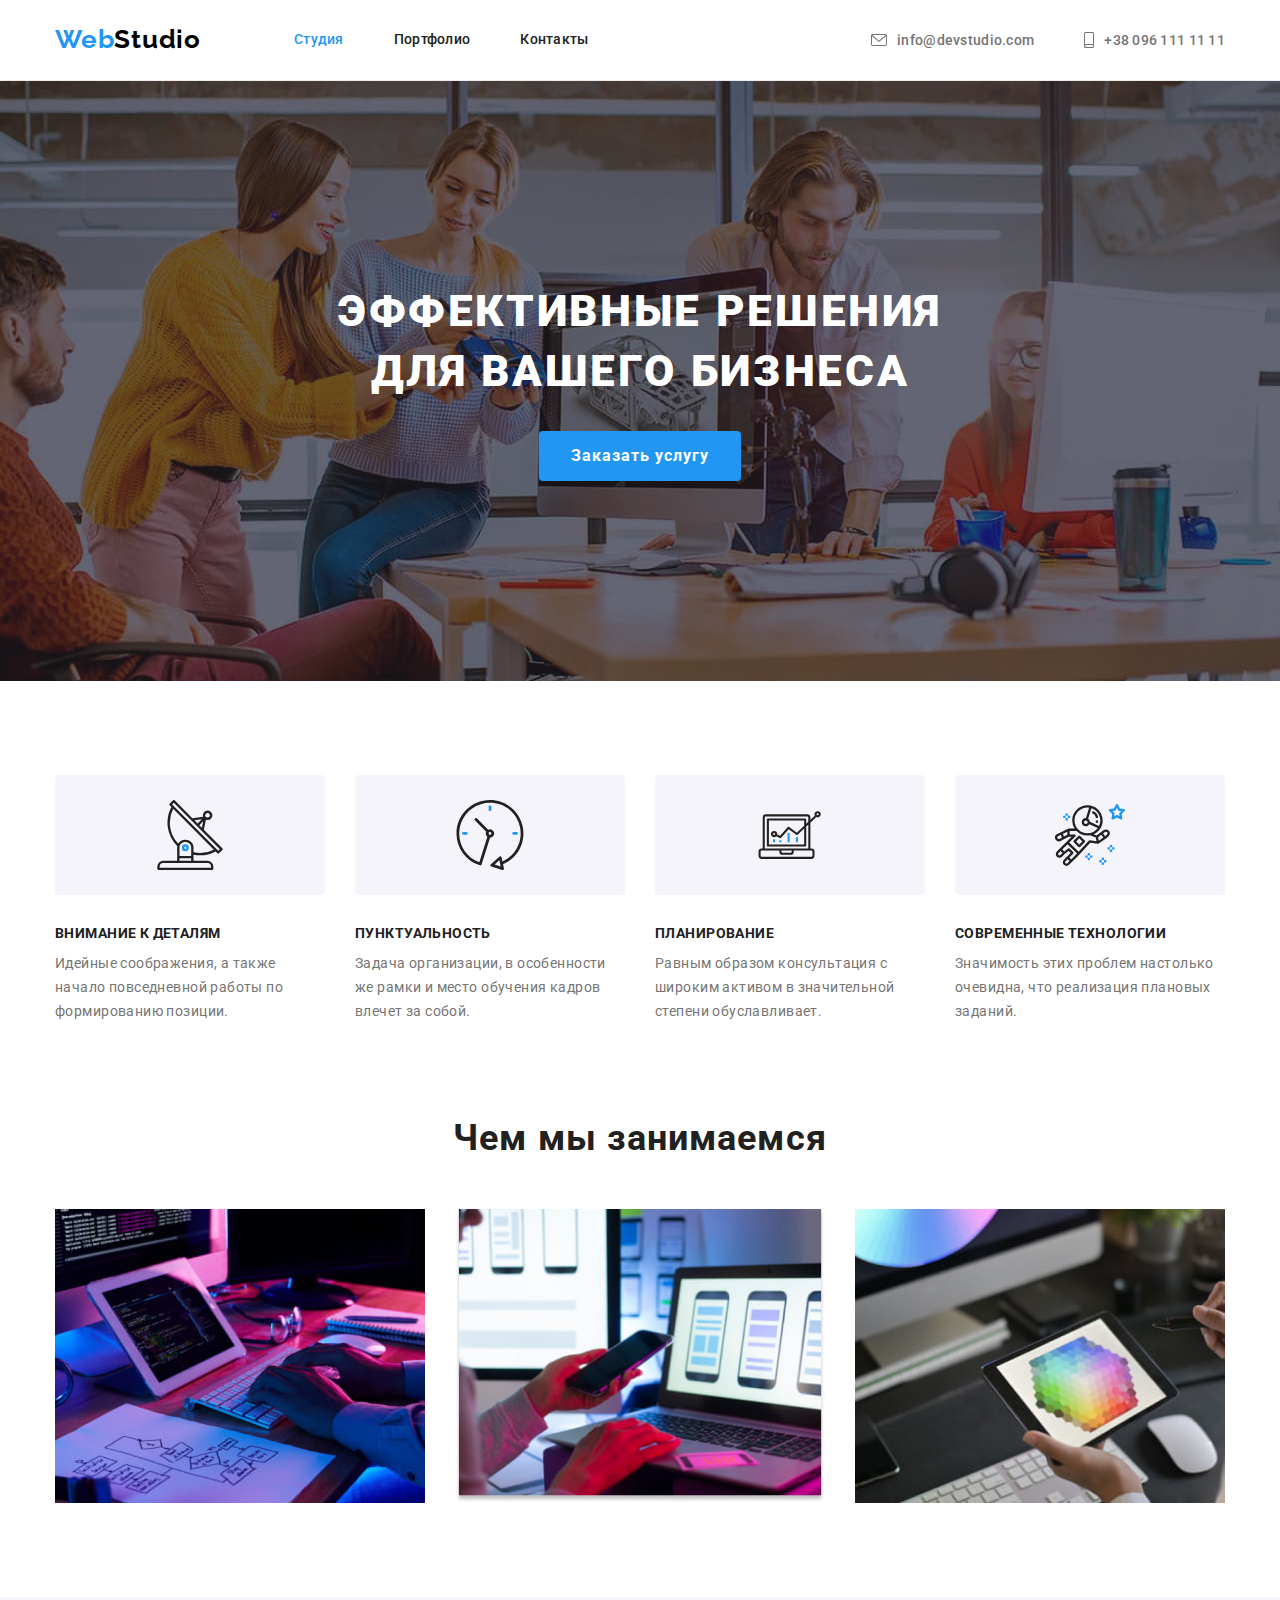
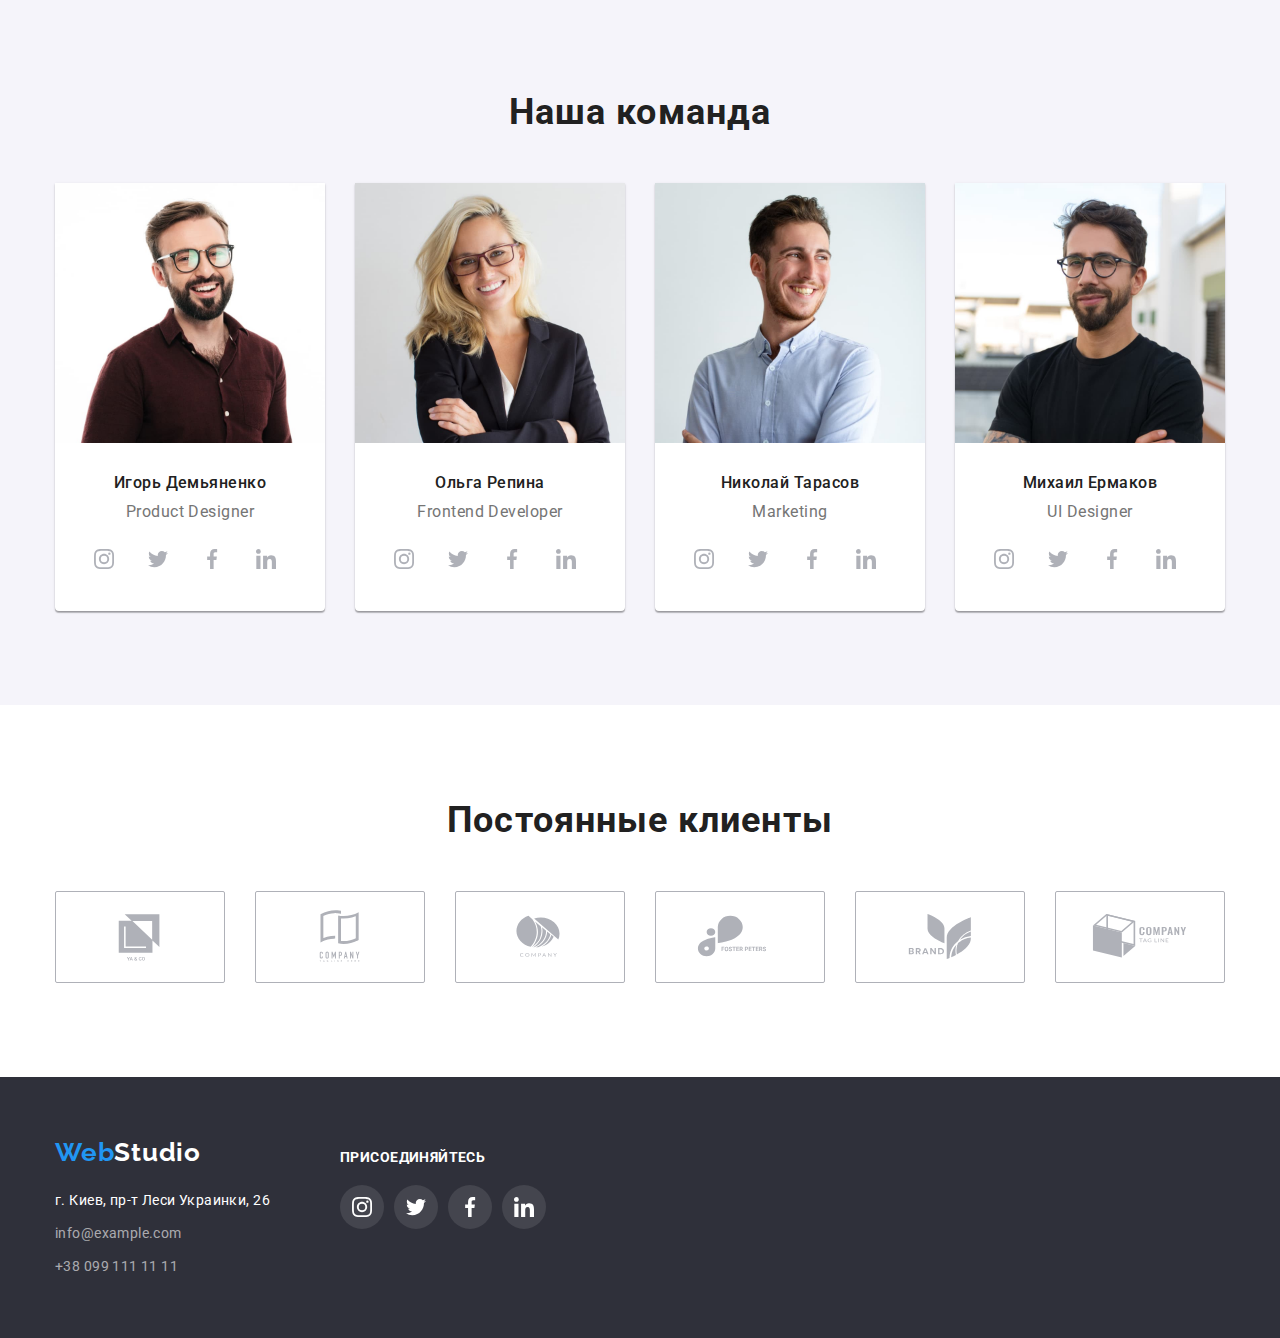
==== index.html @ 3de2968d "1" ====
<!DOCTYPE html>
<html lang="ru">

<head>
    <meta charset="UTF-8">
    <meta http-equiv="X-UA-Compatible" content="IE=edge">
    <meta name="viewport" content="width=device-width, initial-scale=1.0">
    <title>WebStudio</title>
    <link rel="preconnect" href="https://fonts.googleapis.com">
    <link rel="preconnect" href="https://fonts.gstatic.com" crossorigin>
    <link
        href="https://fonts.googleapis.com/css2?family=Raleway:wght@700&family=Roboto:wght@400;500;700;900&display=swap"
        rel="stylesheet">
    <link rel="stylesheet" href="https://cdnjs.cloudflare.com/ajax/libs/modern-normalize/1.1.0/modern-normalize.min.css">
    <link rel="stylesheet" href="./css/styles.css">
</head>

<body>
    <header class="header">
        <div class="container main-menu">
            <a href="./index.html" class="link logo-header"><span class="logo-part">Web</span><span class="logo-second-part">Studio</span></a>    
            <nav class="navigation">
                <ul class="navigation-list list">
                    <li><a href="./index.html" class="link nav-item active">Студия</a></li>
                    <li><a href="./portfolio.html" class="link nav-item">Портфолио</a></li>
                    <li><a href="#" class="link nav-item">Контакты</a></li>
                </ul>
            </nav>
            <ul class="contacts-list list">
                <li><a href="mailto:info@devstudio.com" class="contact-us link">
                    <svg class="contact-icon" width="16" height="12">
                        <use href="./images/icons.svg#icon-envelope"></use>
                    </svg>
                    info@devstudio.com</a></li>
                <li><a href="tel:+380991111111" class="contact-us link">
                    <svg class="contact-icon" width="10" height="16">
                        <use href="./images/icons.svg#icon-smartphone"></use>
                    </svg>
                    +38 096 111 11 11</a></li>
            </ul>
        </div>
        
    </header>
    <main>
        <section class="hero">
            <div class="container">
                <h1 class="hero-title">Эффективные решения </br> для вашего бизнеса</h1>
                <button type="button" class="hero-btn btn">Заказать услугу</button>
            </div>
    
        </section>
        <section class="section advantages">
            <div class="container">
                <h2 class="advantages-title">Преимущества</h2>
                <ul class="advantages-list list">
                    <li class="advantages-list-item">
                        <div class="advantages-icon">
                            <svg class="icon" width="70" height="70">
                                <use href="./images/icons.svg#icon-antenna"></use>
                            </svg>
                        </div>
                        <h3 class="advantage">Внимание к деталям</h3>
                        <p class="advantage-description">Идейные соображения, а также начало повседневной работы по
                            формированию позиции.</p>
                    </li>
                    <li class="advantages-list-item">
                        <div class="advantages-icon">
                            <svg class="icon" width="70" height="70">
                                <use href="./images/icons.svg#icon-clock"></use>
                            </svg>
                        </div>
                        <h3 class="advantage">Пунктуальность</h3>
                        <p class="advantage-description">Задача организации, в особенности же рамки и место обучения кадров
                            влечет за собой.</p>
                    </li>
                    <li class="advantages-list-item">
                        <div class="advantages-icon">
                            <svg class="icon" width="70" height="70">
                                <use href="./images/icons.svg#icon-diagram"></use>
                            </svg>
                        </div>
                        <h3 class="advantage">Планирование</h3>
                        <p class="advantage-description">Равным образом консультация с широким активом в значительной
                            степени обуславливает.</p>
                    </li>
                    <li class="advantages-list-item">
                        <div class="advantages-icon">
                            <svg class="icon" width="70" height="70">
                                <use href="./images/icons.svg#icon-astronaut"></use>
                            </svg>
                        </div>
                        <h3 class="advantage">Современные технологии</h3>
                        <p class="advantage-description">Значимость этих проблем настолько очевидна, что реализация плановых
                            заданий.</p>
                    </li>
                </ul>
            </div>
        </section>
        <section class="section occupation">
            <div class="container">
                <h2 class="occupation-title">Чем мы занимаемся</h2>
                <ul class="occupation-list list">
                    <li><img src="./images/codding.jpg" alt="Разрабатываем" width="370px" height="294px"></li>
                    <li><img src="./images/testing.jpg" alt="Тестим" width="370px" height="294px"></li>
                    <li><img src="./images/drawing.jpg" alt="Рисуем" width="370px" height="294px"></li>
                </ul>
            </div>
        </section>
        <section class="section team">
            <div class="container">
                <h2 class="team-title">Наша команда</h2>
                <ul class="team-list list">
                    <li class="team-list-item">
                        <img src="./images/photo1.jpg" alt="Игорь" width="270px" height="260px">
                        <div class="team-list-item-description">
                            <p class="team-name">Игорь Демьяненко</p>
                            <p class="team-profession">Product Designer</p>
                            <ul class="list team-list-social-networks">
                                <li class="team-list-social-networks-item">
                                    <a href="#" class="social-link">
                                        <svg class="team-social-networks" width="20" height="20">
                                            <use href="./images/icons.svg#icon-instagram"></use>
                                        </svg>
                                    </a>
                                </li>
                                <li class="team-list-social-networks-item">
                                    <a href="#" class="social-link">
                                        <svg class="team-social-networks" width="20" height="20">
                                            <use href="./images/icons.svg#icon-twitter"></use>
                                        </svg>
                                    </a>
                                </li>
                                <li class="team-list-social-networks-item">
                                    <a href="#" class="social-link">
                                        <svg class="team-social-networks" width="20" height="20">
                                            <use href="./images/icons.svg#icon-facebook"></use>
                                        </svg>
                                    </a>
                                </li>
                                <li class="team-list-social-networks-item">
                                    <a href="#" class="social-link">
                                        <svg class="team-social-networks" width="20" height="20">
                                            <use href="./images/icons.svg#icon-linkedin"></use>
                                        </svg>
                                    </a>
                                </li>
                            </ul>
                        </div>
                    </li>
                    <li class="team-list-item">
                        <img src="./images/photo2.jpg" alt="Ольга" width="270px" height="260px">
                        <div class="team-list-item-description">
                            <p class="team-name">Ольга Репина</p>
                            <p class="team-profession">Frontend Developer</p>
                            <ul class="list team-list-social-networks">
                                <li class="team-list-social-networks-item">
                                    <a href="#" class="social-link">
                                        <svg class="team-social-networks" width="20" height="20">
                                            <use href="./images/icons.svg#icon-instagram"></use>
                                        </svg>
                                    </a>
                                </li>
                                <li class="team-list-social-networks-item">
                                    <a href="#" class="social-link">
                                        <svg class="team-social-networks" width="20" height="20">
                                            <use href="./images/icons.svg#icon-twitter"></use>
                                        </svg>
                                    </a>
                                </li>
                                <li class="team-list-social-networks-item">
                                    <a href="#" class="social-link">
                                        <svg class="team-social-networks" width="20" height="20">
                                            <use href="./images/icons.svg#icon-facebook"></use>
                                        </svg>
                                    </a>
                                </li>
                                <li class="team-list-social-networks-item">
                                    <a href="#" class="social-link">
                                        <svg class="team-social-networks" width="20" height="20">
                                            <use href="./images/icons.svg#icon-linkedin"></use>
                                        </svg>
                                    </a>
                                </li>
                            </ul>
                        </div>
                    </li>
                    <li class="team-list-item">
                        <img src="./images/photo3.jpg" alt="Николай" width="270px" height="260px">
                        <div class="team-list-item-description">
                            <p class="team-name">Николай Тарасов</p>
                            <p class="team-profession">Marketing</p>
                            <ul class="list team-list-social-networks">
                                <li class="team-list-social-networks-item">
                                    <a href="#" class="social-link">
                                        <svg class="team-social-networks" width="20" height="20">
                                            <use href="./images/icons.svg#icon-instagram"></use>
                                        </svg>
                                    </a>
                                </li>
                                <li class="team-list-social-networks-item">
                                    <a href="#" class="social-link">
                                        <svg class="team-social-networks" width="20" height="20">
                                            <use href="./images/icons.svg#icon-twitter"></use>
                                        </svg>
                                    </a>
                                </li>
                                <li class="team-list-social-networks-item">
                                    <a href="#" class="social-link">
                                        <svg class="team-social-networks" width="20" height="20">
                                            <use href="./images/icons.svg#icon-facebook"></use>
                                        </svg>
                                    </a>
                                </li>
                                <li class="team-list-social-networks-item">
                                    <a href="#" class="social-link">
                                        <svg class="team-social-networks" width="20" height="20">
                                            <use href="./images/icons.svg#icon-linkedin"></use>
                                        </svg>
                                    </a>
                                </li>
                            </ul>
                        </div>
                    </li>
                    <li class="team-list-item">
                        <img src="./images/photo4.jpg" alt="Михаил" width="270px" height="260px">
                        <div class="team-list-item-description">
                            <p class="team-name">Михаил Ермаков</p>
                            <p class="team-profession">UI Designer</p>
                            <ul class="list team-list-social-networks">
                                <li class="team-list-social-networks-item">
                                    <a href="#" class="social-link">
                                        <svg class="team-social-networks" width="20" height="20">
                                            <use href="./images/icons.svg#icon-instagram"></use>
                                        </svg>
                                    </a>
                                </li>
                                <li class="team-list-social-networks-item">
                                    <a href="#" class="social-link">
                                        <svg class="team-social-networks" width="20" height="20">
                                            <use href="./images/icons.svg#icon-twitter"></use>
                                        </svg>
                                    </a>
                                </li>
                                <li class="team-list-social-networks-item">
                                    <a href="#" class="social-link">
                                        <svg class="team-social-networks" width="20" height="20">
                                            <use href="./images/icons.svg#icon-facebook"></use>
                                        </svg>
                                    </a>
                                </li>
                                <li class="team-list-social-networks-item">
                                    <a href="#" class="social-link">
                                        <svg class="team-social-networks" width="20" height="20">
                                            <use href="./images/icons.svg#icon-linkedin"></use>
                                        </svg>
                                    </a>
                                </li>
                            </ul>
                        </div>
                    </li>
                </ul>
            </div>
        </section>
        <section class="section clients">
            <div class="container">
                <h2 class="clients-title">Постоянные клиенты</h2>
                <ul class="list clients-list">
                    <li class="clients-list-item">
                        <a href="#" class="clients-link">
                            <svg class="clients-icon" width="106" height="60">
                                <use href="./images/icons.svg#icon-logo"></use>
                            </svg>
                        </a>
                    </li>
                    <li class="clients-list-item">
                        <a href="#" class="clients-link">
                            <svg class="clients-icon" width="106" height="60">
                                <use href="./images/icons.svg#icon-logo-1"></use>
                            </svg>
                        </a>
                    </li>
                    <li class="clients-list-item">
                        <a href="#" class="clients-link">
                            <svg class="clients-icon" width="106" height="60">
                                <use href="./images/icons.svg#icon-logo-2"></use>
                            </svg>
                        </a>
                    </li>
                    <li class="clients-list-item">
                        <a href="#" class="clients-link">
                            <svg class="clients-icon" width="106" height="60">
                            <use href="./images/icons.svg#icon-logo-3"></use>
                            </svg>
                        </a>
                    </li>
                    <li class="clients-list-item">
                        <a href="#" class="clients-link">
                            <svg class="clients-icon" width="106" height="60">
                                <use href="./images/icons.svg#icon-logo-4"></use>
                            </svg>
                        </a>
                    </li>
                    <li class="clients-list-item">
                        <a href="#" class="clients-link">
                            <svg class="clients-icon" width="106" height="60">
                                <use href="./images/icons.svg#icon-logo-5"></use>
                            </svg>
                        </a>
                    </li>
                </ul>
            </div>
        </section>
    </main>
    <footer class="footer">
        <div class="container footer-container">
            <div class="footer-address">
                <a href="./index.html" class="link logo-style-footer"><span class="logo-part">Web</span>Studio</a>
                <address class="address">
                    г. Киев, пр-т Леси Украинки, 26
                </address>
                <ul class="list">
                    <li class="contacts-mail"><a href="mailto:info@example.com" class="contact-us-footer link">info@example.com</a></li>
                    <li class="contacts-tel"><a href="tel:+380991111111" class="contact-us-footer link">+38 099 111 11 11</a></li>
                </ul>
            </div>
            <div class="footer-link">
                <h3 class="footer-link-title">присоединяйтесь</h3>
                <ul class="footer-links-list list">
                    <li class="footer-links-list-item">
                        <a href="#" class="footer-social-network-link">
                            <svg class="fotter-links-icon" width="20" height="20">
                                <use href="./images/icons.svg#icon-instagram"></use>
                            </svg>
                        </a>
                    </li>
                    <li class="footer-links-list-item">
                        <a href="#" class="footer-social-network-link">
                            <svg class="fotter-links-icon" width="20" height="20">
                                <use href="./images/icons.svg#icon-twitter"></use>
                            </svg>
                        </a>
                    </li>
                    <li class="footer-links-list-item">
                        <a href="#" class="footer-social-network-link">
                            <svg class="fotter-links-icon" width="20" height="20">
                                <use href="./images/icons.svg#icon-facebook"></use>
                            </svg>
                        </a>
                    </li>
                    <li class="footer-links-list-item">
                        <a href="#" class="footer-social-network-link">
                            <svg class="fotter-links-icon" width="20" height="20">
                                <use href="./images/icons.svg#icon-linkedin"></use>
                            </svg>
                        </a>
                    </li>
                </ul>
            </div>
        </div>
    </footer>
</body>
</html>
---- css/styles.css ----
body {
  font-family: "Roboto", sans-serif;
  color: #212121;
  box-sizing: border-box;
  margin: 0;
  padding: 0;
}

.container {
  width: 1200px;
  margin: 0 auto;
  padding-left: 15px;
  padding-right: 15px;
}

.section {
  padding-top: 94px;
  padding-bottom: 94px;
}

p,
h1,
h2,
h3,
h4,
h5,
h6 {
  margin: 0;
}

ul {
  margin: 0;
  padding: 0;
}

img {
  display: block;
}


/*----------- HEADER ------------*/
.header {
  padding-top: 24px;
  padding-bottom: 25px;
  border-bottom: 1px solid #ececec;
}

.logo-second-part {
  font-family: "Raleway";
  font-weight: 700;
  font-size: 26px;
  line-height: 31px;
  letter-spacing: 0.03em;
  color: #000000;
}

.logo-part {
  font-family: "Raleway";
  font-weight: 700;
  font-size: 26px;
  line-height: 31px;
  letter-spacing: 0.03em;
  color: #2196f3;
}

.logo-header {
  margin-right: 93px;
}

.main-menu,
.contacts-list,
.navigation-list {
  display: flex;
}

.navigation {
  align-items: center;
}

.main-menu {
  align-items: center;
}

.link {
  text-decoration: none;
}

.list {
  list-style: none;
}

.contact-icon {
  margin-right: 10px;
}

.contact-icon:hover,
.contact-icon:focus,
.contact-us:hover,
.contact-us:focus {
  fill: #2196f3;
  color: #2196f3;
}

.contacts-list {
  margin-left: auto;
}

.contact-us {
  fill: #757575;
  color: #757575;
  font-weight: 500;
  font-size: 14px;
  line-height: 16px;
  letter-spacing: 0.02em;
  margin-left: 50px;
  align-items: center;
  display: flex;
}

.nav-item {
  font-weight: 500;
  font-size: 14px;
  line-height: 16px;
  letter-spacing: 0.02em;
  color: #212121;
  margin-right: 50px;
}

.nav-item:hover,
.nav-item:focus {
  color: #2196f3;
}

.active {
  color: #2196f3;
}

/* -------------HERO----------------- */
.hero {
  background-color: #2f303a;
  background-image: linear-gradient(rgba(47, 48, 58, 0.4), rgba(47, 48, 58, 0.4)),
  url(../images/bg-hero.jpg);
  background-repeat: no-repeat;
  background-size: cover;
  background-position: center;
  padding-top: 200px;
  padding-bottom: 200px;
}

.hero-title {
  font-weight: 900;
  font-size: 44px;
  line-height: 60px;
  color: #ffffff;
  text-transform: uppercase;
  text-align: center;
  letter-spacing: 0.06em;
  margin-bottom: 30px;
}

.hero-btn {
  font-family: "Roboto", sans-serif;
  display: block;
  font-weight: 700;
  font-size: 16px;
  line-height: 30px;
  padding: 10px 32px;
  background-color: #2196f3;
  letter-spacing: 0.06em;
  border: none;
  color: #ffffff;
  border-radius: 4px;
  margin: 0 auto;
}

.btn {
  cursor: pointer;
}

/* -------- ADVANTAGE SECTION ----------- */
.advantages {
  padding-bottom: 0;
  display: flex;
}

.advantages-title {
  display: none;
}

.advantages-list {
  display: flex;
  justify-content: space-between;
}



.advantages-icon {
  display: flex;
  width: 270px;
  height: 120px;
  background-color: #F5F4FA;
  justify-content: center;
  align-items: center;
  margin-bottom: 30px;
  border-radius: 4px;
  /* padding: 25px 100px; */
}

.advantage {
  font-weight: 700;
  font-size: 14px;
  line-height: 16px;
  letter-spacing: 0.03em;
  text-transform: uppercase;
}

.advantage-description {
  font-size: 14px;
  line-height: 24px;
  letter-spacing: 0.03em;
  color: #757575;
  width: 270px;
  margin-top: 10px;
}

/* -------------OCCUPATION-------------- */
.occupation-title {
  font-weight: 700;
  font-size: 36px;
  line-height: 42px;
  text-align: center;
  letter-spacing: 0.03em;
}

.occupation-list {
  display: flex;
  margin-top: 50px;
  justify-content: space-between;
}

/* ---------------TEAM--------------- */
/* .team-social-networks {
  background-size: cover;
} */

/* .team-social-networks:hover {
  fill: #ffffff;
  background-color: #2196f3;
  border-radius: 50%;
} */

.team-list-social-networks{
  display: flex;
  margin-top: 16px;
  justify-content: center;
}

.team-list-social-networks-item {
  margin-right: 10px;
}

.social-link {
  display: flex;
  justify-content: center;
  fill: #AFB1B8;
  width: 44px;
  height: 44px;
  align-items: center;
}

.social-link:hover,
.social-link:focus {
  fill: #ffffff;
  background-color: #2196f3;
  border-radius: 50%;
}

.team {
  background-color: #f5f4fa;
}

.team-list {
  display: flex;
  text-align: center;
  margin-top: 50px;
}

.team-title {
  font-weight: 700;
  font-size: 36px;
  line-height: 42px;
  text-align: center;
  letter-spacing: 0.03em;
}

.team-name {
  font-weight: 500;
  font-size: 16px;
  line-height: 19px;
  letter-spacing: 0.03em;
}

.team-profession {
  font-size: 16px;
  line-height: 19px;
  letter-spacing: 0.03em;
  color: #757575;
  margin-top: 10px;
}

.team-list-item {
  background: #ffffff;
  box-shadow: 0px 1px 3px rgba(0, 0, 0, 0.12), 0px 1px 1px rgba(0, 0, 0, 0.14),
    0px 2px 1px rgba(0, 0, 0, 0.2);
  border-radius: 0px 0px 4px 4px;
  width: 270px;
}

.team-list-item:not(:last-child) {
  margin-right: 30px;
}

.team-list-item-description {
  padding-top: 30px;
  padding-bottom: 30px;
}

/* -------------Clients-------------- */
.clients-title {
  font-style: normal;
  font-weight: 700;
  font-size: 36px;
  line-height: 42px;
  text-align: center;
  letter-spacing: 0.03em;
  color: #212121;
  margin-bottom: 50px;
}

.clients-link {
  display: flex;
  fill: #AFB1B8;
  border: 1px solid #AFB1B8;
  width: 170px;
  height: 92px;
  margin-right: 30px;
  align-items: center;
  justify-content: center;
  border-radius: 2px;
}

.clients-link:hover,
.clients-link:focus {
  fill: #2196f3;
  border-color: #2196f3 ;
}

.clients-list {
  display: flex;
}



/* --------------FOOTER---------------- */
.footer {
  background-color: #2f303a;
  padding-top: 60px;
  padding-bottom: 60px;
}

.logo-style-footer {
  font-family: "Raleway";
  font-weight: 700;
  font-size: 26px;
  line-height: 31px;
  letter-spacing: 0.03em;
  color: #ffffff;
}

.address {
  font-style: normal;
  font-size: 14px;
  line-height: 24px;
  letter-spacing: 0.03em;
  color: #ffffff;
  margin-top: 20px;
}

.contact-us-footer {
  font-size: 14px;
  line-height: 24px;
  letter-spacing: 0.03em;
  color: rgba(255, 255, 255, 0.6);
}

.contacts-mail,
.contacts-tel {
  margin-top: 9px;
}

.footer-container {
  display: flex;
  
}

.footer-address {
  margin-right: 70px;
}
.footer-link{
  margin-top: 12px;
}

.footer-link-title {
  font-style: normal;
  font-weight: 700;
  font-size: 14px;
  line-height: 16px;
  letter-spacing: 0.03em;
  text-transform: uppercase;
  color: #FFFFFF;
  margin-bottom: 20px;
}

.footer-links-list{
  display: flex;
}

.footer-links-list-item {
  margin-right: 10px;
}

.footer-social-network-link {
  display: flex;
  align-items: center;
  justify-content: center;
  fill: #fff;
  background-color: #44454E;
  border-radius: 50%;
  width: 44px;
  height: 44px;
}

.footer-social-network-link:hover,
.footer-social-network-link:focus {
  background-color: #2196f3;
}

/* -------------PORTFOLIO---------------- */
.works-button-list {
  text-align: center;
  margin-bottom: 50px;
}

.works-button-list-item:not(:last-child) {
  margin-right: 8px;
}

.works-button-list-item {
  display: inline-block;
}

.works-btn {
  display: block;
  font-family: "Roboto", sans-serif;
  font-style: normal;
  color: #212121;
  border: none;
  background-color: #f5f4fa;
  border-radius: 4px;
  font-weight: 500;
  font-size: 16px;
  line-height: 26px;
  /* text-align: center; */
  letter-spacing: 0.03em;
  padding: 6px 22px;
  /* margin: 0 auto; */
}

.works-btn:hover,
.works-btn:focus {
  background-color: #2196f3;
  color: #ffffff;
  box-shadow: 0px 3px 1px rgba(0, 0, 0, 0.1), 0px 1px 2px rgba(0, 0, 0, 0.08),
    0px 2px 2px rgba(0, 0, 0, 0.12);
}

.works-list {
  display: flex;
  flex-wrap: wrap;
  margin-left: -10px;
  margin-top: -10px;
}

.work-name-type {
  padding: 20px 24px;
  border: 1px solid #eeeeee;
  border-top: 0;
}

.work-name {
  font-weight: 700;
  font-size: 18px;
  line-height: 36px;
  letter-spacing: 0.06em;
}
.work-type {
  margin-top: 4px;
  font-size: 16px;
  line-height: 30px;
  letter-spacing: 0.03em;
  color: #757575;
}

.work-item {
  width: 370px;
  margin-top: 30px;
  /* margin-right: 30px; */
  flex-basis: calc((100% - 90px) / 3);
}

.work-item:not(:nth-child(3n)) {
  margin-right: 30px;
}

.work-item:hover {
  box-shadow: 0px 1px 1px rgba(0, 0, 0, 0.12),
  0px 4px 4px rgba(0, 0, 0, 0.06),
  1px 4px 6px rgba(0, 0, 0, 0.16);
}
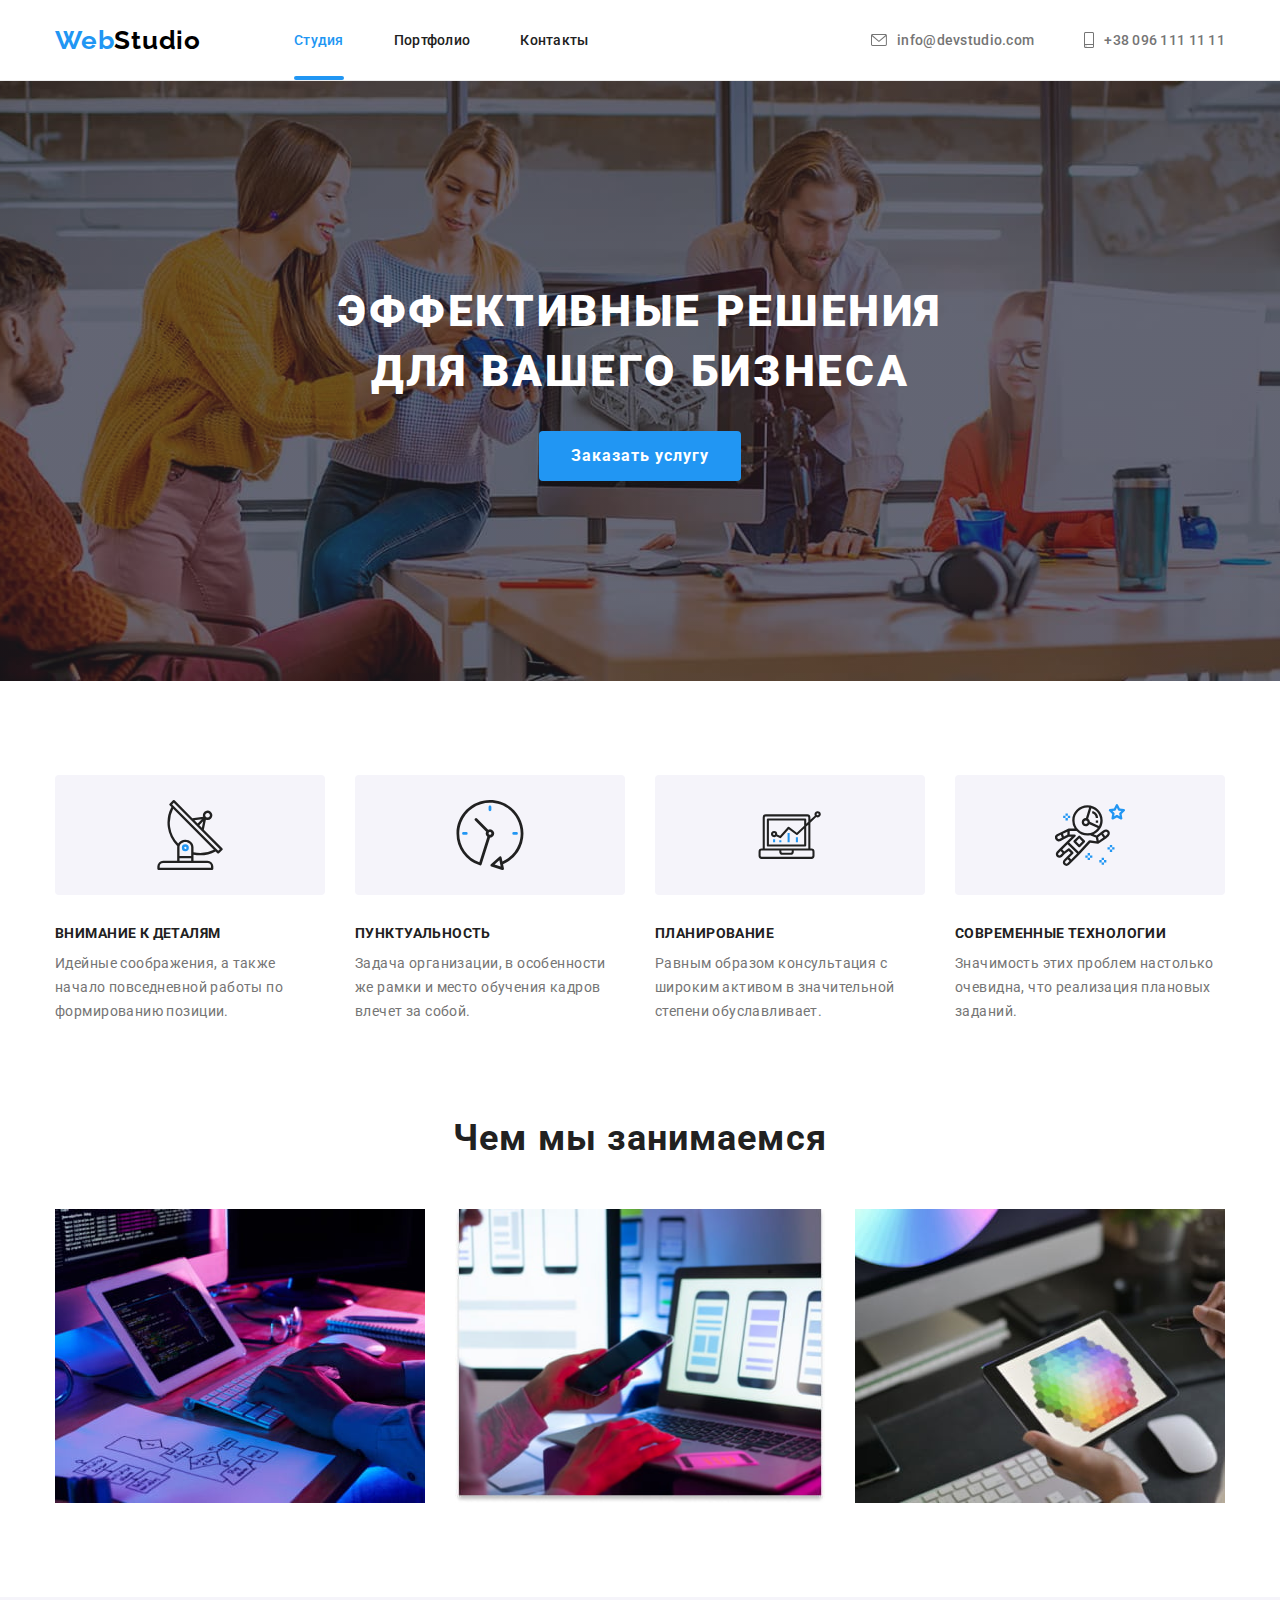
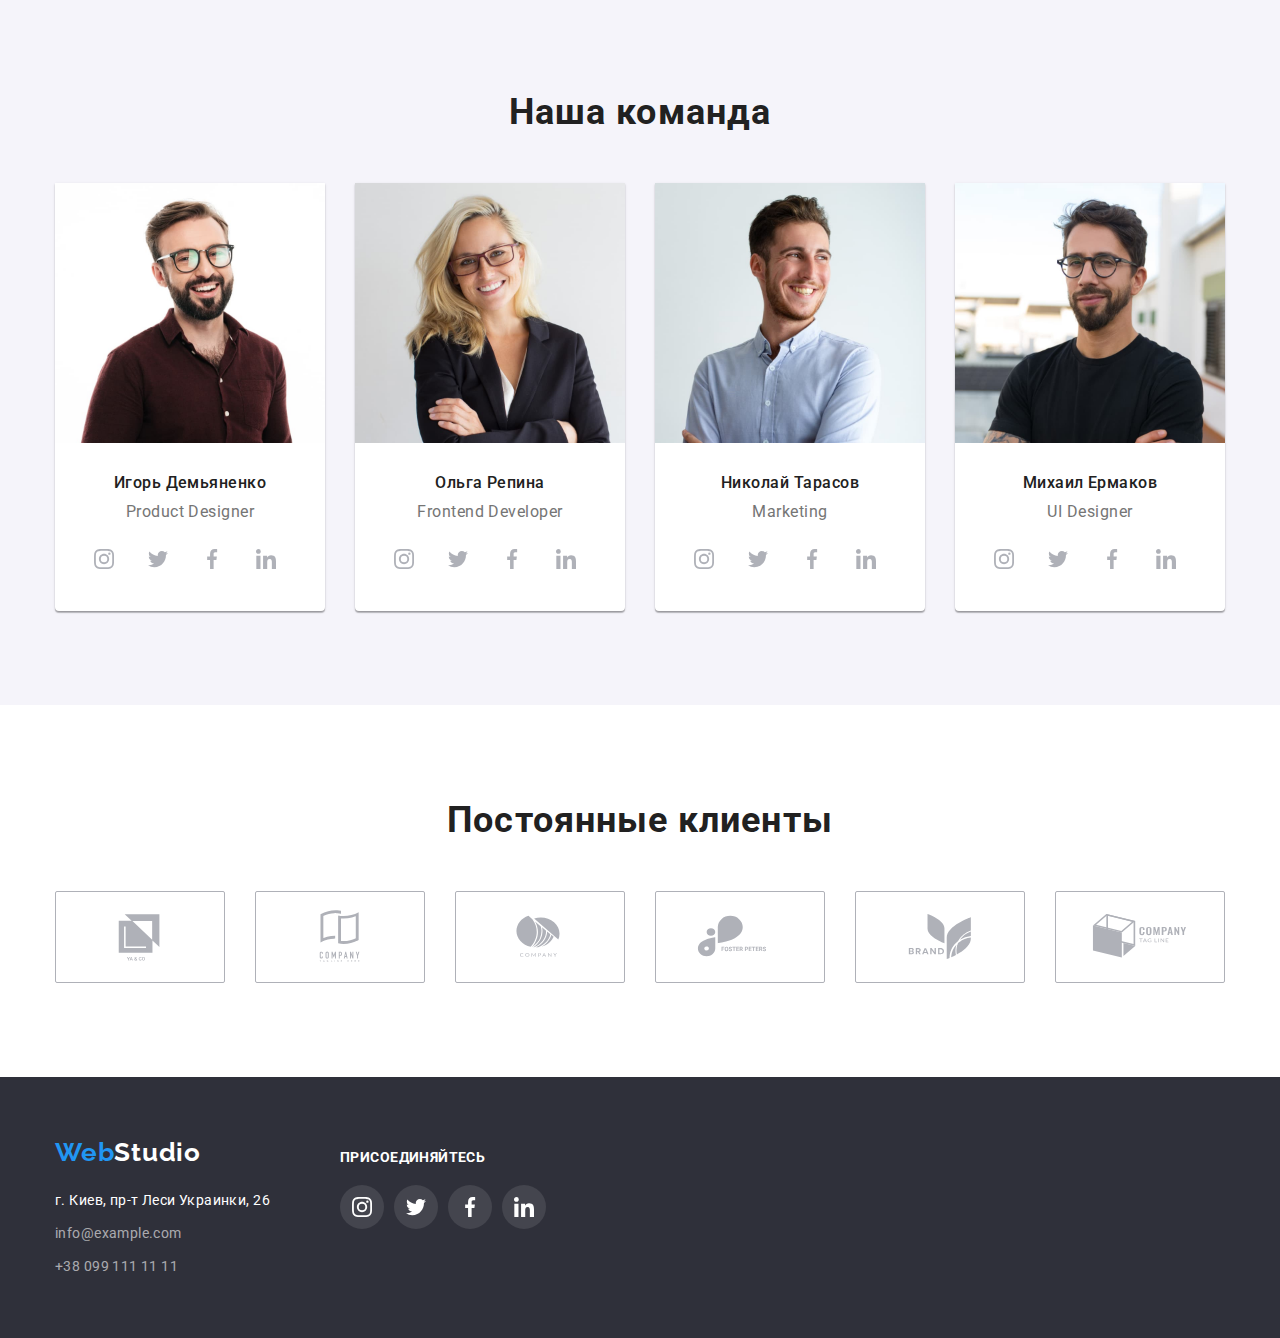
==== commit d2b6ae3d: "Cubic" ====
--- a/index.html
+++ b/index.html
@@ -21,9 +21,9 @@
             <a href="./index.html" class="link logo-header"><span class="logo-part">Web</span><span class="logo-second-part">Studio</span></a>    
             <nav class="navigation">
                 <ul class="navigation-list list">
-                    <li><a href="./index.html" class="link nav-item active">Студия</a></li>
-                    <li><a href="./portfolio.html" class="link nav-item">Портфолио</a></li>
-                    <li><a href="#" class="link nav-item">Контакты</a></li>
+                    <li class="navigation-list-item"><a href="./index.html" class="link nav-item active">Студия</a></li>
+                    <li class="navigation-list-item"><a href="./portfolio.html" class="link nav-item">Портфолио</a></li>
+                    <li class="navigation-list-item"><a href="#" class="link nav-item">Контакты</a></li>
                 </ul>
             </nav>
             <ul class="contacts-list list">
@@ -358,5 +358,6 @@
             </div>
         </div>
     </footer>
+    <script src="./js/modal.js"></script>
 </body>
 </html>--- a/css/styles.css
+++ b/css/styles.css
@@ -40,8 +40,8 @@
 
 /*----------- HEADER ------------*/
 .header {
-  padding-top: 24px;
-  padding-bottom: 25px;
+  /* padding-top: 24px;
+  padding-bottom: 25px; */
   border-bottom: 1px solid #ececec;
 }
 
@@ -74,6 +74,7 @@
 }
 
 .navigation {
+  display: flex;
   align-items: center;
 }
 
@@ -91,6 +92,7 @@
 
 .contact-icon {
   margin-right: 10px;
+  transition: fill 250ms cubic-bezier(0.4, 0, 0.2, 1);
 }
 
 .contact-icon:hover,
@@ -105,6 +107,10 @@
   margin-left: auto;
 }
 
+.navigation-list-item:not(:first-child) {
+  margin-left: 50px;
+}
+
 .contact-us {
   fill: #757575;
   color: #757575;
@@ -115,15 +121,32 @@
   margin-left: 50px;
   align-items: center;
   display: flex;
+  transition: color 250ms cubic-bezier(0.4, 0, 0.2, 1);
 }
 
 .nav-item {
+  position: relative;
+  display: block;
   font-weight: 500;
   font-size: 14px;
   line-height: 16px;
   letter-spacing: 0.02em;
   color: #212121;
-  margin-right: 50px;
+  padding-top: 32px;
+  padding-bottom: 32px;
+  transition: color 250ms cubic-bezier(0.4, 0, 0.2, 1);
+}
+
+.active::after{
+  position: absolute;
+  display: block;
+  content: "";
+  width: 100%;
+  height: 4px;
+  background-color: #2196f3;
+  bottom: 0;
+  left: 0;
+  border-radius: 2px;
 }
 
 .nav-item:hover,
@@ -266,13 +289,15 @@
   width: 44px;
   height: 44px;
   align-items: center;
+  border-radius: 50%;
+  transition: background-color 250ms cubic-bezier(0.4, 0, 0.2, 1),
+  fill 250ms cubic-bezier(0.4, 0, 0.2, 1);
 }
 
 .social-link:hover,
 .social-link:focus {
   fill: #ffffff;
   background-color: #2196f3;
-  border-radius: 50%;
 }
 
 .team {
@@ -347,6 +372,8 @@
   align-items: center;
   justify-content: center;
   border-radius: 2px;
+  transition: fill 250ms cubic-bezier(0.4, 0, 0.2, 1),
+  border-color 250ms cubic-bezier(0.4, 0, 0.2, 1);
 }
 
 .clients-link:hover,
@@ -438,6 +465,7 @@
   border-radius: 50%;
   width: 44px;
   height: 44px;
+  transition: background-color 250ms cubic-bezier(0.4, 0, 0.2, 1);
 }
 
 .footer-social-network-link:hover,
@@ -473,7 +501,11 @@
   /* text-align: center; */
   letter-spacing: 0.03em;
   padding: 6px 22px;
-  /* margin: 0 auto; */
+  
+  transition: background-color 250ms cubic-bezier(0.4, 0, 0.2, 1),
+  color 250ms cubic-bezier(0.4, 0, 0.2, 1),
+  box-shadow 250ms cubic-bezier(0.4, 0, 0.2, 1);
+
 }
 
 .works-btn:hover,
@@ -512,17 +544,20 @@
 }
 
 .work-item {
+  display: block;
   width: 370px;
   margin-top: 30px;
   /* margin-right: 30px; */
   flex-basis: calc((100% - 90px) / 3);
+  transition: box-shadow 250ms cubic-bezier(0.4, 0, 0.2, 1);
 }
 
 .work-item:not(:nth-child(3n)) {
   margin-right: 30px;
 }
 
-.work-item:hover {
+.work-item:hover,
+.work-item:focus {
   box-shadow: 0px 1px 1px rgba(0, 0, 0, 0.12),
   0px 4px 4px rgba(0, 0, 0, 0.06),
   1px 4px 6px rgba(0, 0, 0, 0.16);
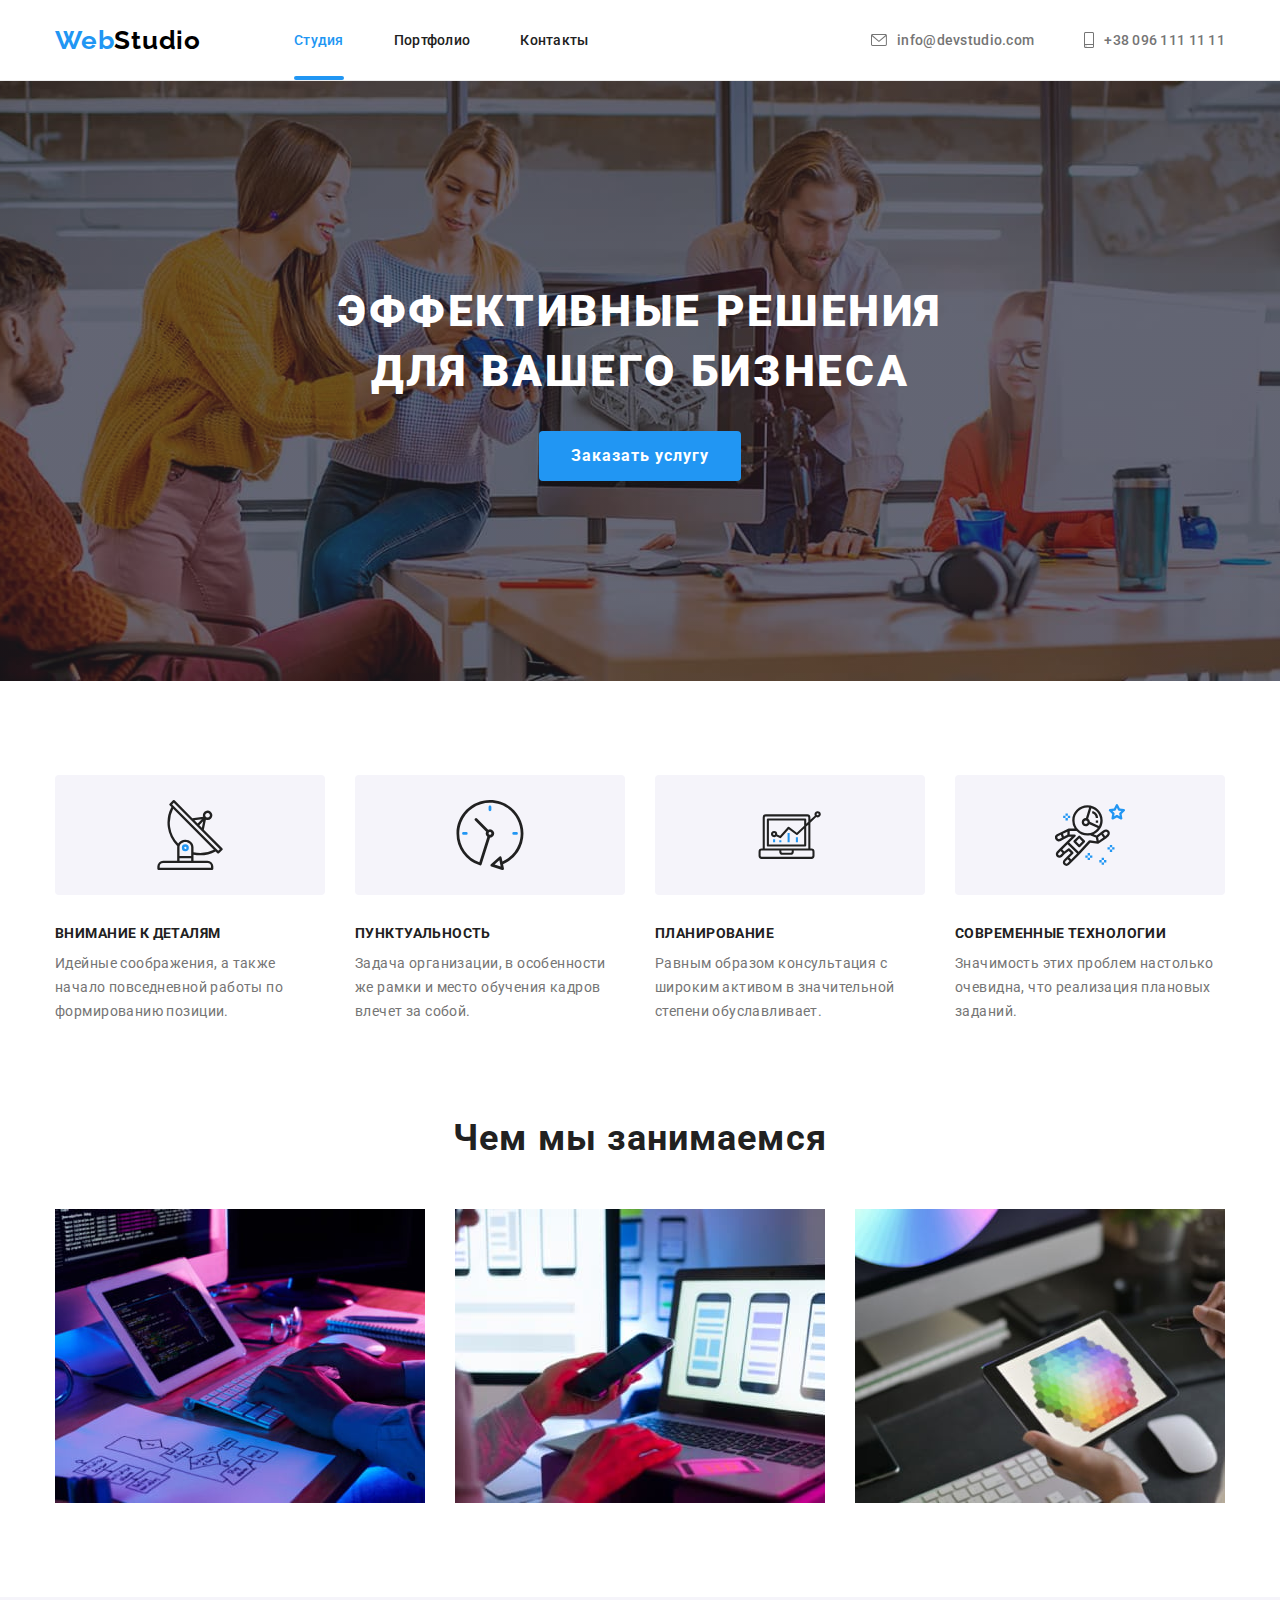
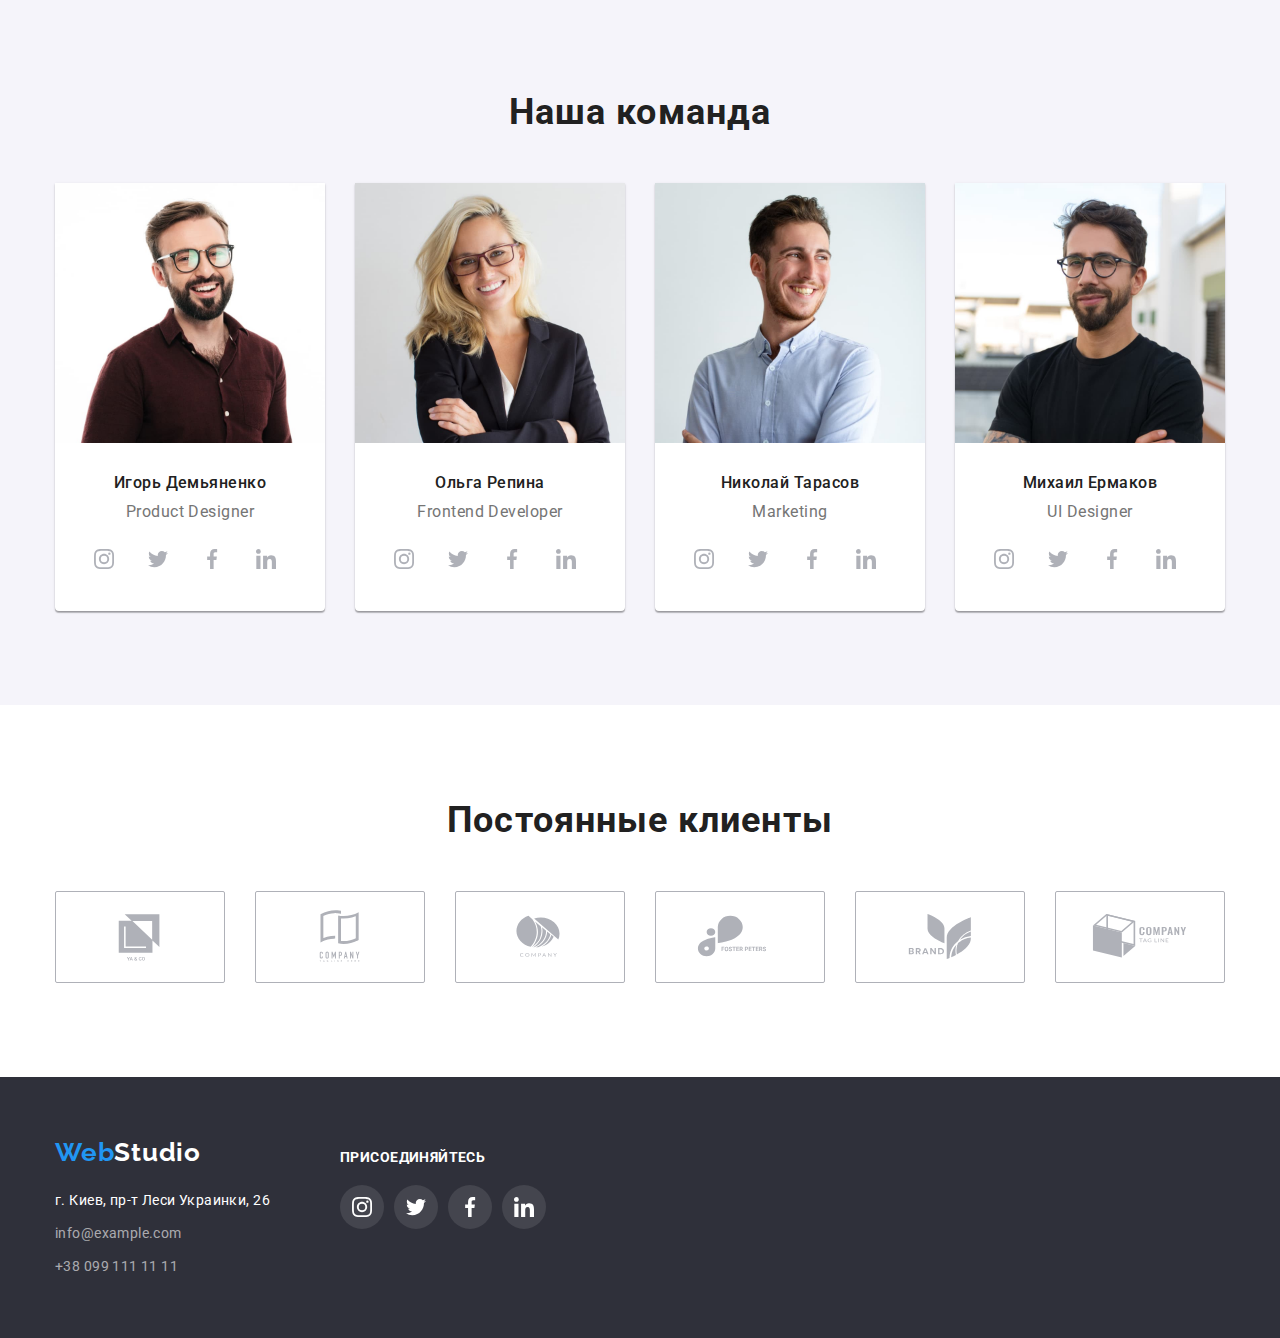
==== commit 1d80c8c9: "Modal" ====
--- a/index.html
+++ b/index.html
@@ -45,9 +45,8 @@
         <section class="hero">
             <div class="container">
                 <h1 class="hero-title">Эффективные решения </br> для вашего бизнеса</h1>
-                <button type="button" class="hero-btn btn">Заказать услугу</button>
-            </div>
-    
+                <button type="button" class="hero-btn btn" data-modal-open>Заказать услугу</button>
+            </div>
         </section>
         <section class="section advantages">
             <div class="container">
@@ -100,9 +99,9 @@
             <div class="container">
                 <h2 class="occupation-title">Чем мы занимаемся</h2>
                 <ul class="occupation-list list">
-                    <li><img src="./images/codding.jpg" alt="Разрабатываем" width="370px" height="294px"></li>
-                    <li><img src="./images/testing.jpg" alt="Тестим" width="370px" height="294px"></li>
-                    <li><img src="./images/drawing.jpg" alt="Рисуем" width="370px" height="294px"></li>
+                    <li><img src="./images/codding.jpg" alt="Разрабатываем" width="370" height="294"></li>
+                    <li><img src="./images/testing.jpg" alt="Тестим" width="370" height="294"></li>
+                    <li><img src="./images/drawing.jpg" alt="Рисуем" width="370" height="294"></li>
                 </ul>
             </div>
         </section>
@@ -358,6 +357,15 @@
             </div>
         </div>
     </footer>
+    <div class="backdrop is-hidden" data-modal>
+        <div class="modal">
+            <button class="modal-close-btn btn" type="button" data-modal-close>
+                <svg class="modal-close-icon" width="11" height="11">
+                    <use href="./images/close-black.svg"></use>
+                </svg>
+            </button>
+        </div>
+    </div>
     <script src="./js/modal.js"></script>
 </body>
 </html>--- a/css/styles.css
+++ b/css/styles.css
@@ -433,6 +433,7 @@
 .footer-address {
   margin-right: 70px;
 }
+
 .footer-link{
   margin-top: 12px;
 }
@@ -501,7 +502,6 @@
   /* text-align: center; */
   letter-spacing: 0.03em;
   padding: 6px 22px;
-  
   transition: background-color 250ms cubic-bezier(0.4, 0, 0.2, 1),
   color 250ms cubic-bezier(0.4, 0, 0.2, 1),
   box-shadow 250ms cubic-bezier(0.4, 0, 0.2, 1);
@@ -535,6 +535,7 @@
   line-height: 36px;
   letter-spacing: 0.06em;
 }
+
 .work-type {
   margin-top: 4px;
   font-size: 16px;
@@ -563,3 +564,103 @@
   1px 4px 6px rgba(0, 0, 0, 0.16);
 }
 
+.product-thumb{
+  position: relative;
+  overflow: hidden;
+}
+
+
+.product-thumb::before{
+  position: absolute;
+  content: "";
+  display: block;
+  bottom: 0;
+  left: 0;
+  width: 100%;
+  height: 100%;
+  background-color: #2196f3;
+  opacity: 0.9;
+  transform: translateY(100%);
+  transition: transform 250ms cubic-bezier(0.4, 0, 0.2, 1);
+}
+
+.work-item:hover .product-thumb::before {
+  transform: translateY(0);
+}
+
+.product-text {
+  position: absolute;
+  top: 0;
+  left: 0;
+}
+
+.product-text p {
+  padding: 63px 24px;
+  font-style: normal;
+  font-weight: 400;
+  font-size: 18px;
+  line-height: 28px;
+  letter-spacing: 0.03em;
+  color: #FFFFFF;
+  transform: translateY(100%);
+  transition: transform 250ms cubic-bezier(0.4, 0, 0.2, 1);
+}
+
+.work-item:hover .product-text p{
+  transform: translateY(0);
+}
+
+
+
+/* -----------BACKDROP------------- */
+
+
+.backdrop{
+  position: fixed;
+  width: 100%;
+  height: 100%;
+  top: 0;
+  left: 0;
+  background-color: rgba(0, 0, 0, 0.2);
+  opacity: 1;
+  transition: opacity 250ms cubic-bezier(0.4, 0, 0.2, 1),
+  visibility 250ms cubic-bezier(0.4, 0, 0.2, 1);
+}
+
+.modal {
+  position: absolute;
+  width: 528px;
+  height: 581px;
+  top: 50%;
+  left: 50%;
+  background-color: #fff;
+  transform: translate(-50%, -50%);
+  box-shadow: 0px 1px 3px rgba(0, 0, 0, 0.12),
+  0px 1px 1px rgba(0, 0, 0, 0.14),
+  0px 2px 1px rgba(0, 0, 0, 0.2);
+  border-radius: 4px;
+  transform: translate(-50%, -50%) scale(1) rotate(0deg);
+  transition: transform 250ms cubic-bezier(0.4, 0, 0.2, 1),
+  box-shadow 250ms cubic-bezier(0.4, 0, 0.2, 1);
+}
+
+.modal-close-btn {
+  position: absolute;
+  top: 8px;
+  right: 8px;
+  width: 30px;
+  height: 30px;
+  border: 1px solid rgba(0, 0, 0, 0.1);
+  border-radius: 50%;
+  background-color: #fff;
+}
+
+.modal-close-icon {
+  fill: #000000;
+}
+
+.backdrop.is-hidden {
+  visibility: hidden;
+  opacity: 0;
+  pointer-events: none;
+}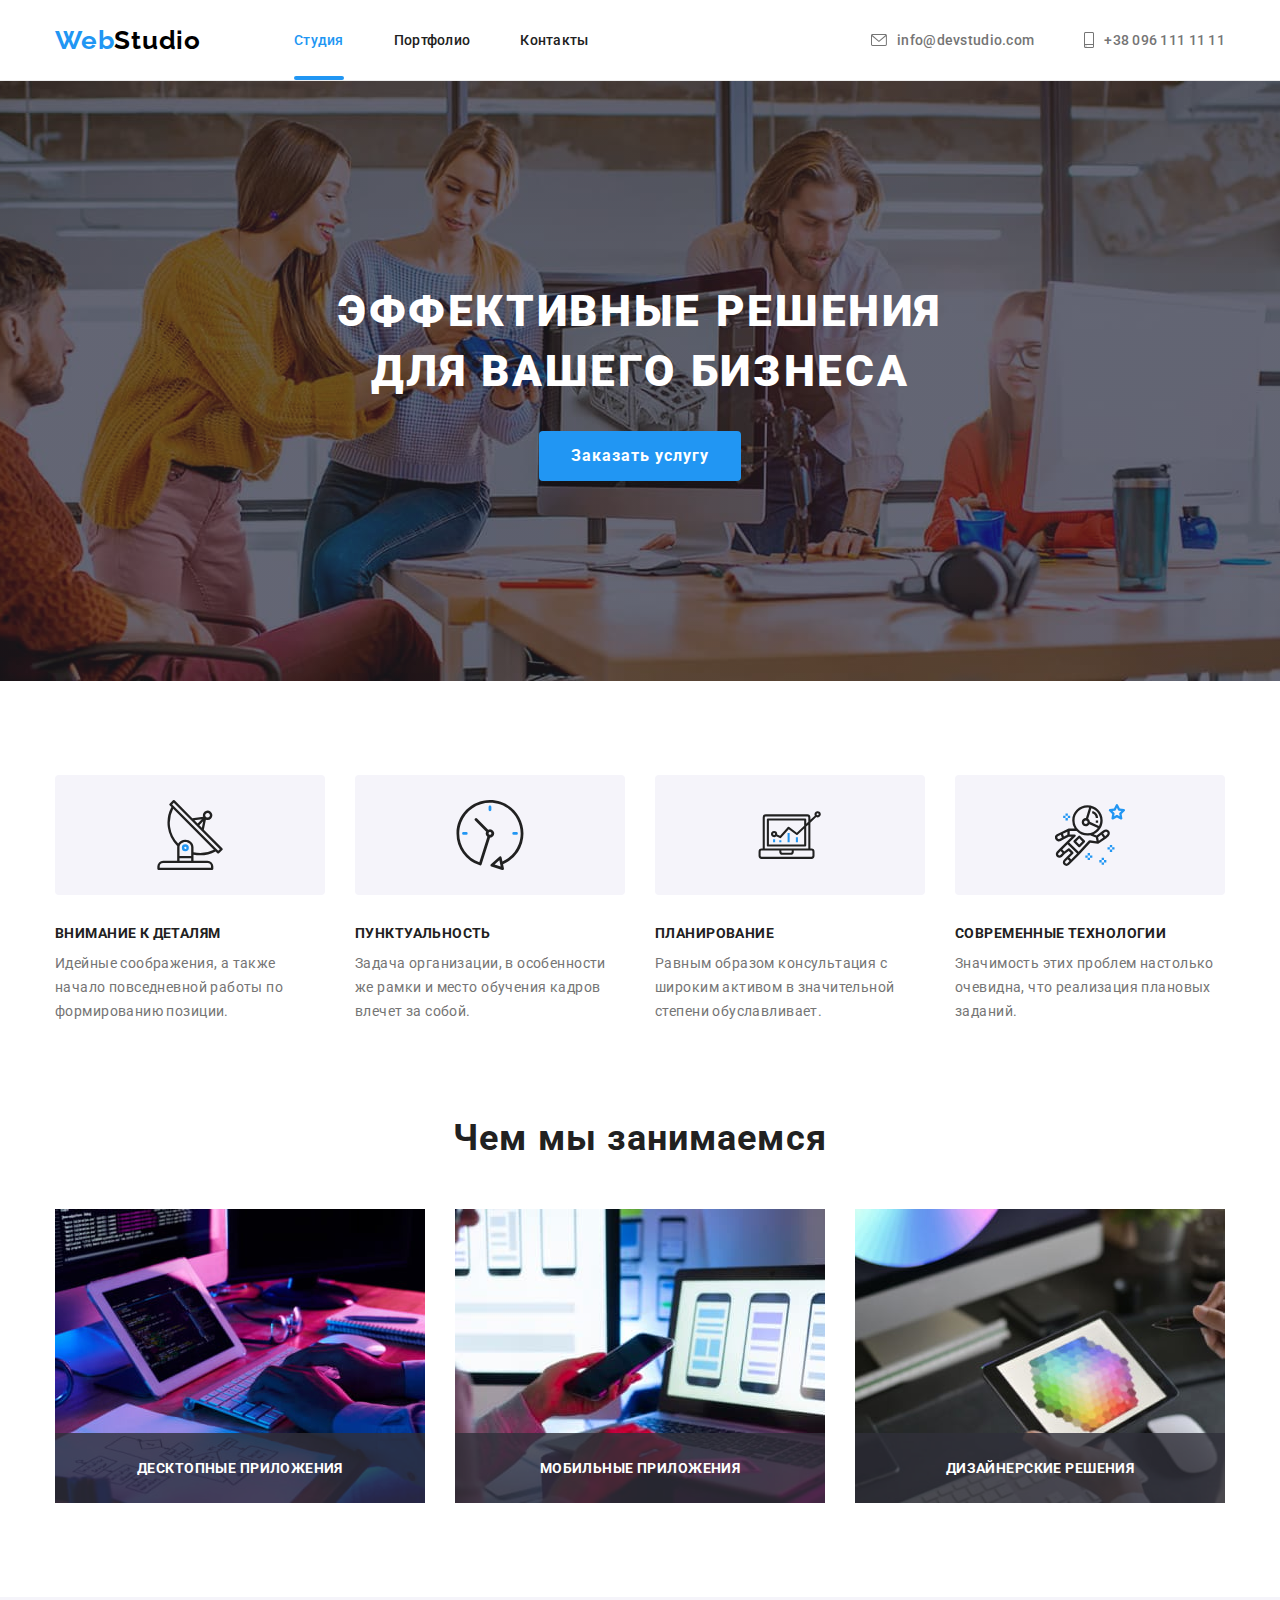
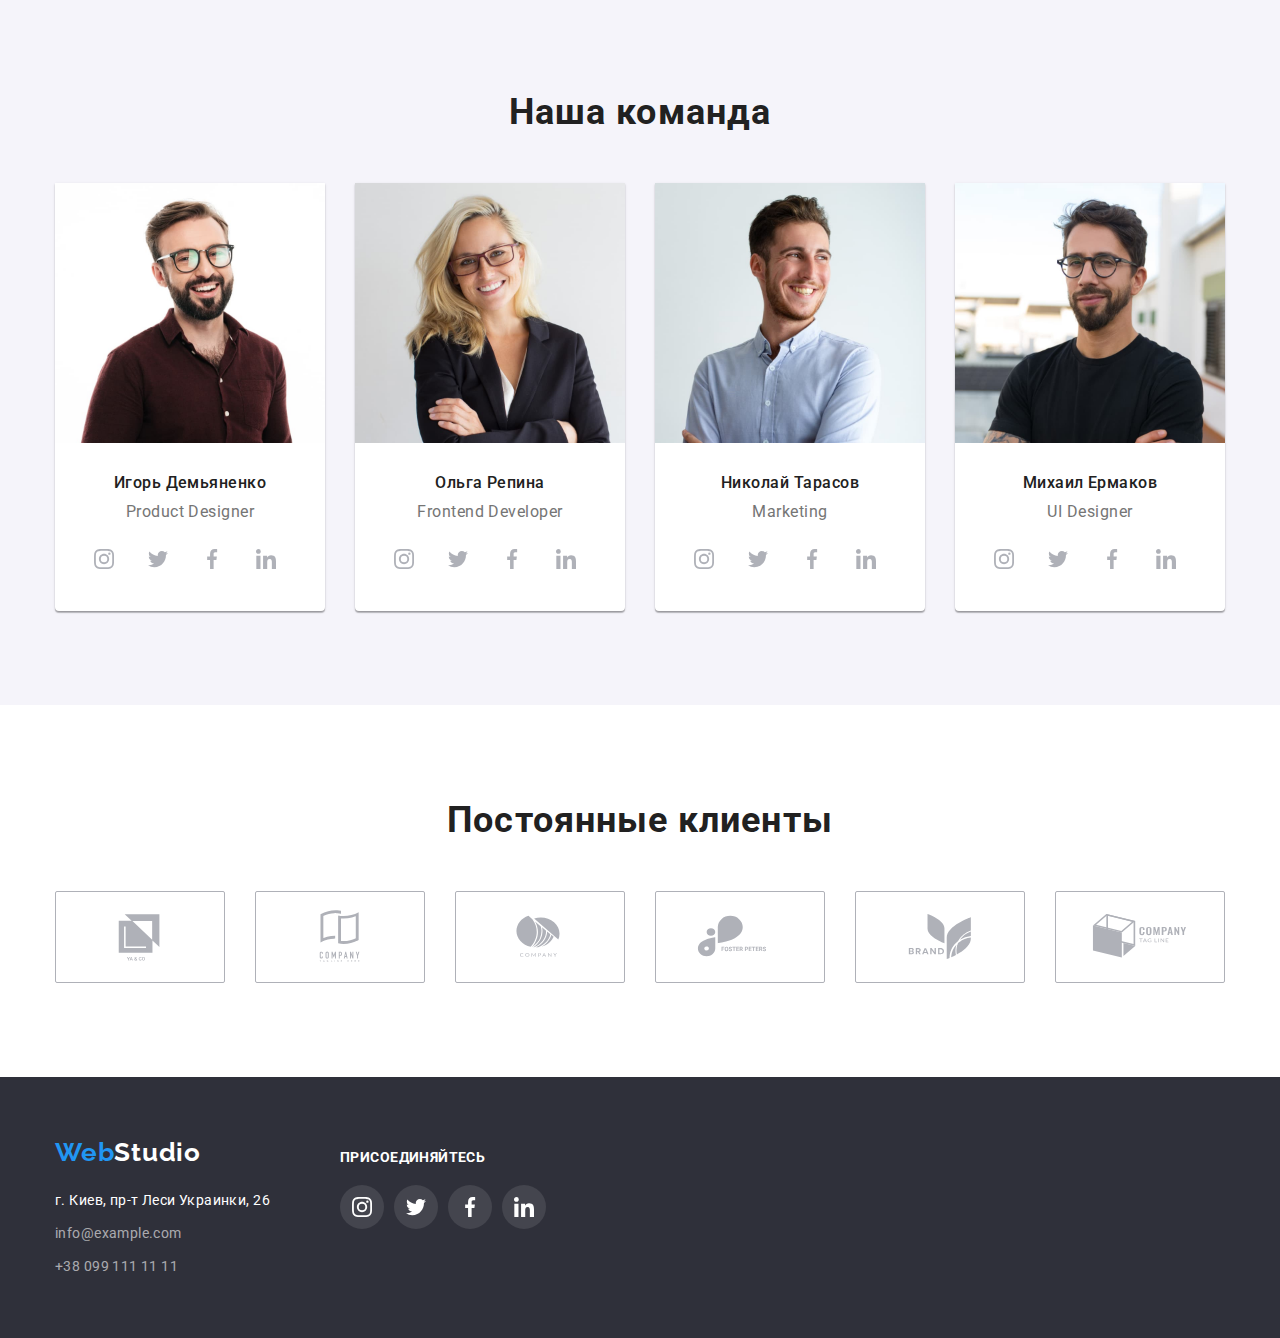
==== commit 89149b2f: "occupation" ====
--- a/index.html
+++ b/index.html
@@ -99,9 +99,24 @@
             <div class="container">
                 <h2 class="occupation-title">Чем мы занимаемся</h2>
                 <ul class="occupation-list list">
-                    <li><img src="./images/codding.jpg" alt="Разрабатываем" width="370" height="294"></li>
-                    <li><img src="./images/testing.jpg" alt="Тестим" width="370" height="294"></li>
-                    <li><img src="./images/drawing.jpg" alt="Рисуем" width="370" height="294"></li>
+                    <li class="occupation-list-item">
+                        <img src="./images/codding.jpg" alt="Разрабатываем" width="370" height="294">
+                        <div class="occupation-description">
+                            <p class="occupation-text">Десктопные приложения</p>
+                        </div>
+                    </li>
+                    <li class="occupation-list-item">
+                        <img src="./images/testing.jpg" alt="Тестим" width="370" height="294">
+                        <div class="occupation-description">
+                            <p class="occupation-text">Мобильные приложения</p>
+                        </div>
+                    </li>
+                    <li class="occupation-list-item">
+                        <img src="./images/drawing.jpg" alt="Рисуем" width="370" height="294">
+                        <div class="occupation-description">
+                            <p class="occupation-text">Дизайнерские решения</p>
+                        </div>
+                    </li>
                 </ul>
             </div>
         </section>
--- a/css/styles.css
+++ b/css/styles.css
@@ -259,6 +259,33 @@
   display: flex;
   margin-top: 50px;
   justify-content: space-between;
+}
+
+.occupation-list-item {
+  position: relative;
+}
+
+.occupation-description {
+  display: flex;
+  position: absolute;
+  bottom: 0;
+  left: 0;
+  width: 100%;
+  height: 70px;
+  background-color: rgba(47, 48, 58, 0.8);
+  align-items: center;
+  justify-content: center;
+}
+
+.occupation-text {
+  font-style: normal;
+  font-weight: 700;
+  font-size: 14px;
+  line-height: 16px;
+  text-align: center;
+  letter-spacing: 0.03em;
+  text-transform: uppercase;
+  color: #fff;
 }
 
 /* ---------------TEAM--------------- */
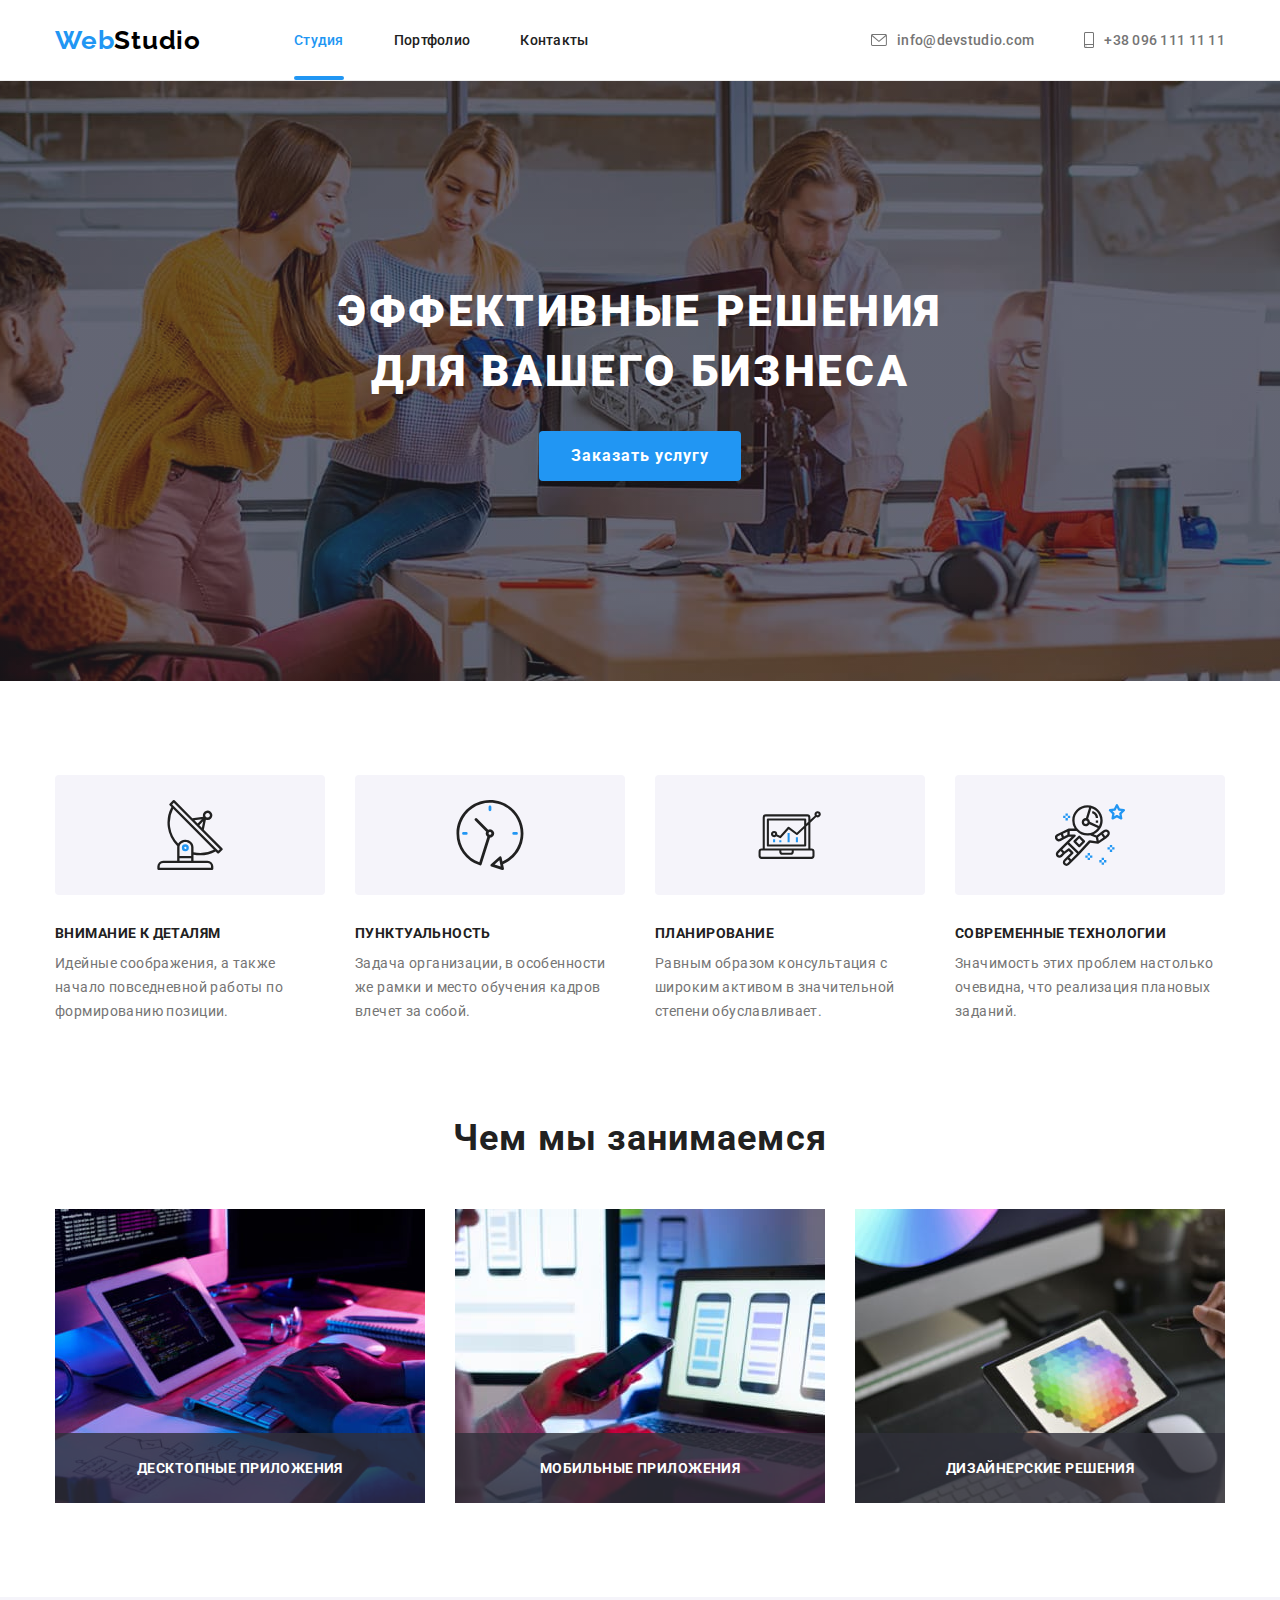
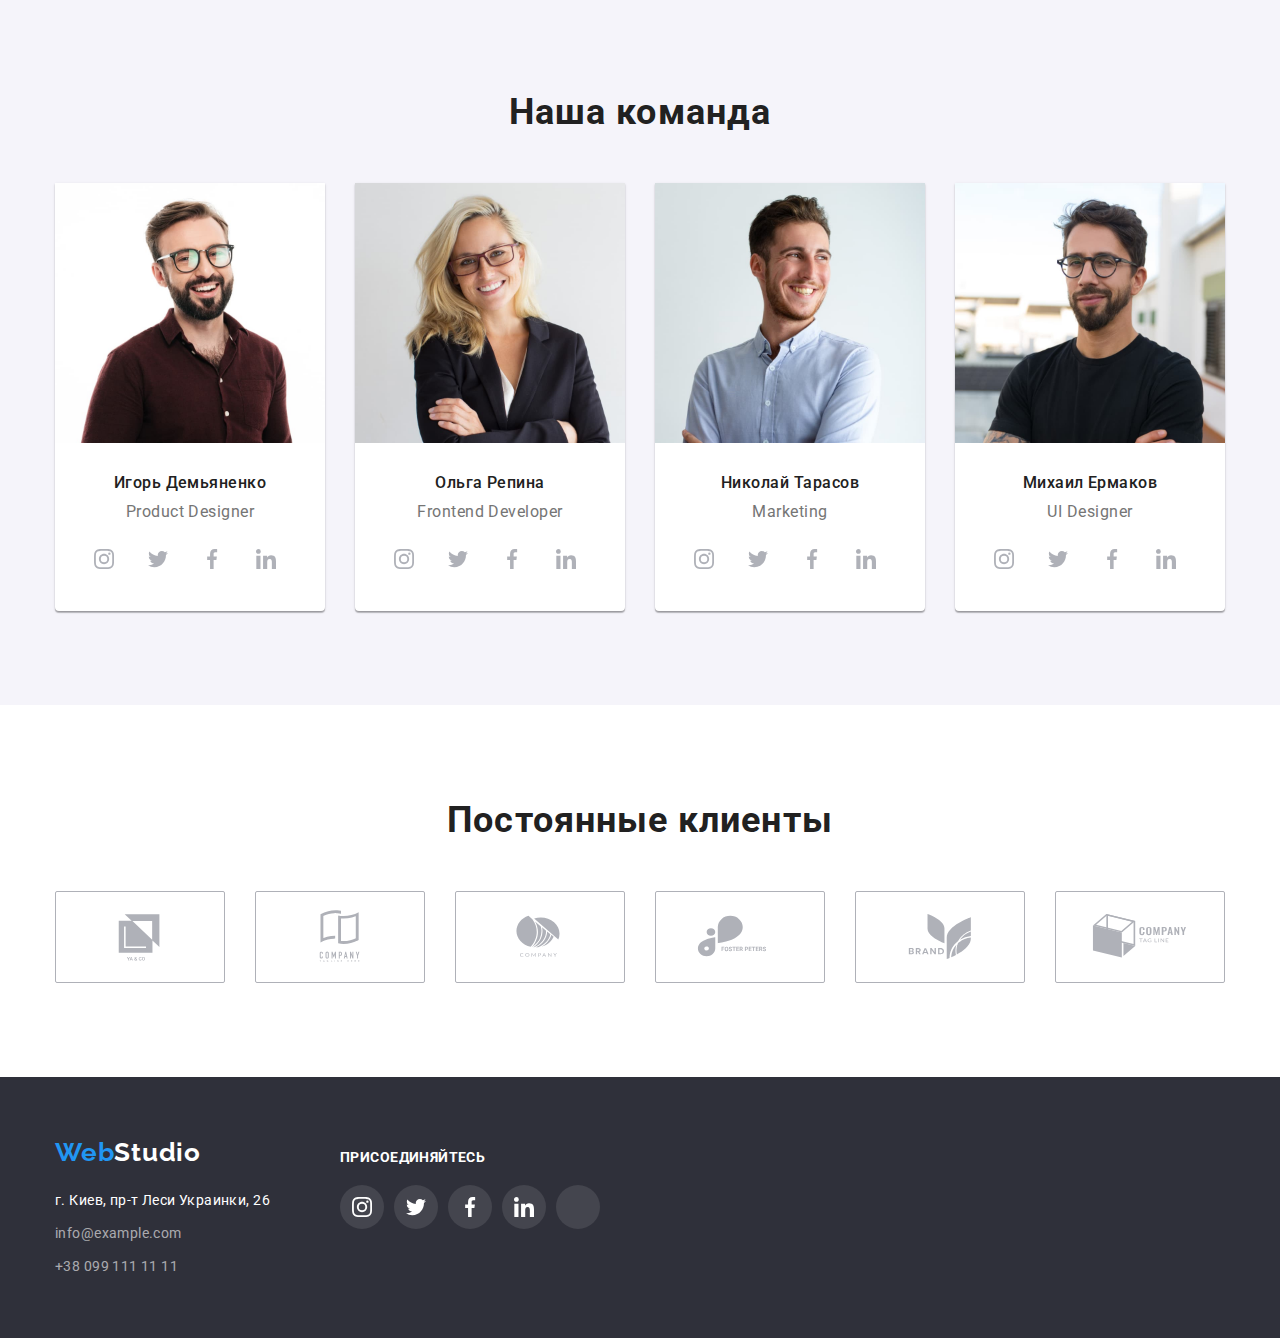
==== commit 59575323: "1" ====
--- a/index.html
+++ b/index.html
@@ -368,6 +368,13 @@
                             </svg>
                         </a>
                     </li>
+                    <li class="footer-links-list-item">
+                        <a href="#" class="footer-social-network-link">
+                            <svg class="fotter-links-icon" width="20" height="20">
+                                <use href="./images/close.svg"></use>
+                            </svg>
+                        </a>
+                    </li>
                 </ul>
             </div>
         </div>
@@ -376,7 +383,7 @@
         <div class="modal">
             <button class="modal-close-btn btn" type="button" data-modal-close>
                 <svg class="modal-close-icon" width="11" height="11">
-                    <use href="./images/close-black.svg"></use>
+                    <use href="./images/close.svg"></use>
                 </svg>
             </button>
         </div>
--- a/css/styles.css
+++ b/css/styles.css
@@ -683,11 +683,17 @@
 }
 
 .modal-close-icon {
-  fill: #000000;
+  fill: #000;
+  color: #000;
 }
 
 .backdrop.is-hidden {
   visibility: hidden;
   opacity: 0;
   pointer-events: none;
-}+}
+
+.backdrop.is-hidden .modal {
+  transform: rotate(300deg) scale(0.01);
+  transition: transform 250ms cubic-bezier(0.4, 0, 0.2, 1);
+}
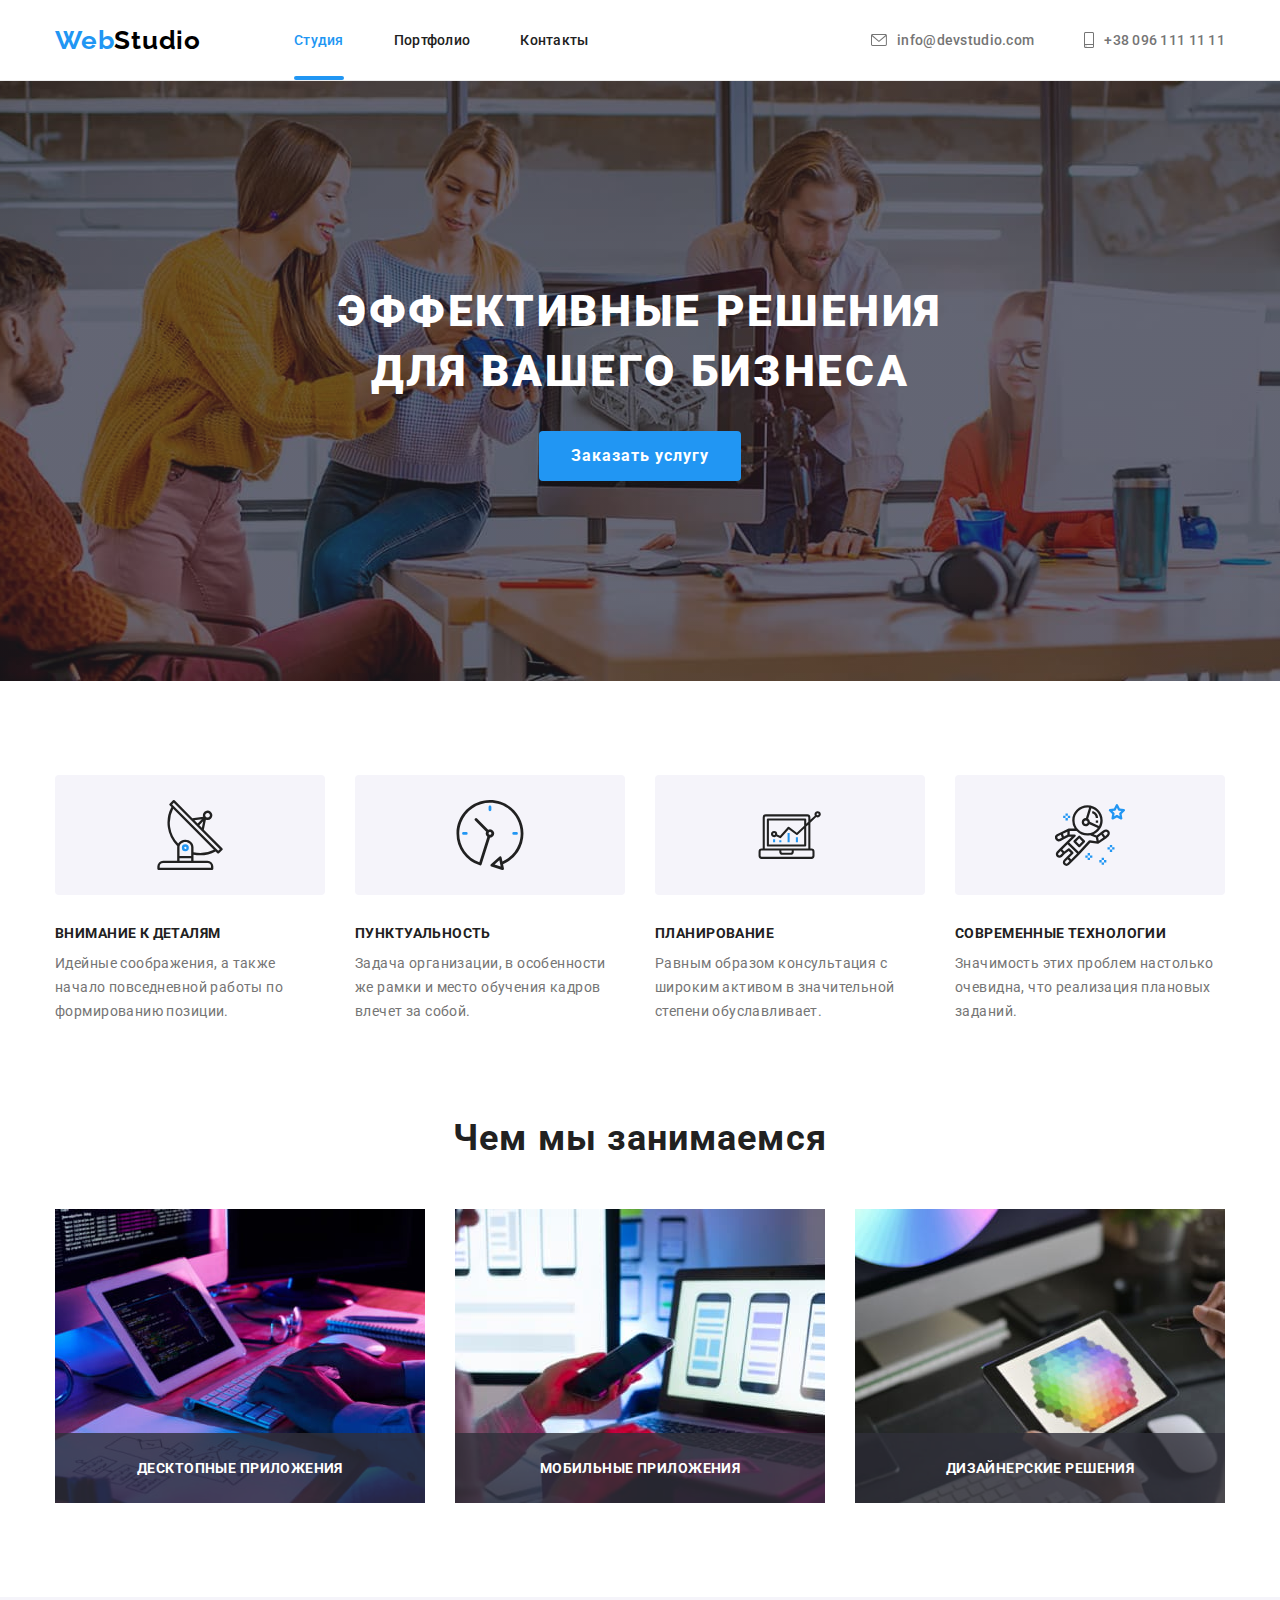
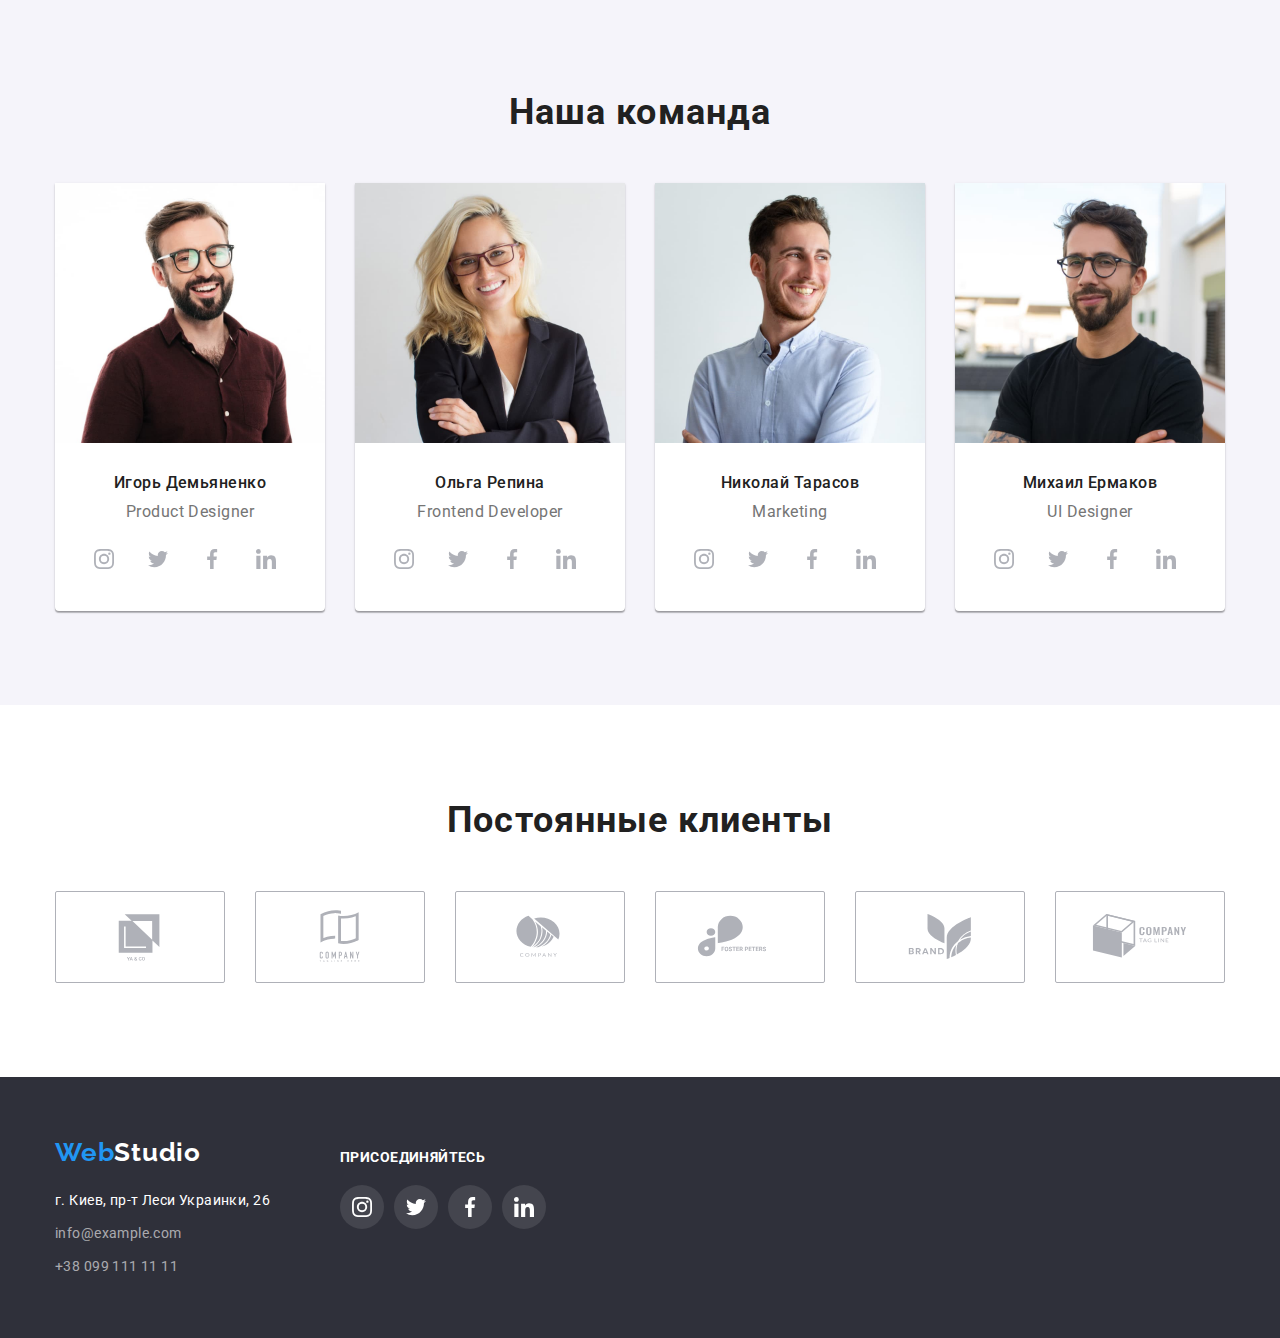
==== commit c1ac1dc4: "1" ====
--- a/index.html
+++ b/index.html
@@ -368,13 +368,6 @@
                             </svg>
                         </a>
                     </li>
-                    <li class="footer-links-list-item">
-                        <a href="#" class="footer-social-network-link">
-                            <svg class="fotter-links-icon" width="20" height="20">
-                                <use href="./images/close.svg"></use>
-                            </svg>
-                        </a>
-                    </li>
                 </ul>
             </div>
         </div>
@@ -382,8 +375,8 @@
     <div class="backdrop is-hidden" data-modal>
         <div class="modal">
             <button class="modal-close-btn btn" type="button" data-modal-close>
-                <svg class="modal-close-icon" width="11" height="11">
-                    <use href="./images/close.svg"></use>
+                <svg class="modal-close-icon" width="18" height="18">
+                    <use href="./images/icons.svg#icon-close"></use>
                 </svg>
             </button>
         </div>
--- a/css/styles.css
+++ b/css/styles.css
@@ -672,6 +672,9 @@
 }
 
 .modal-close-btn {
+  display: flex;
+  justify-content: center;
+  align-items: center;
   position: absolute;
   top: 8px;
   right: 8px;
@@ -684,7 +687,6 @@
 
 .modal-close-icon {
   fill: #000;
-  color: #000;
 }
 
 .backdrop.is-hidden {
